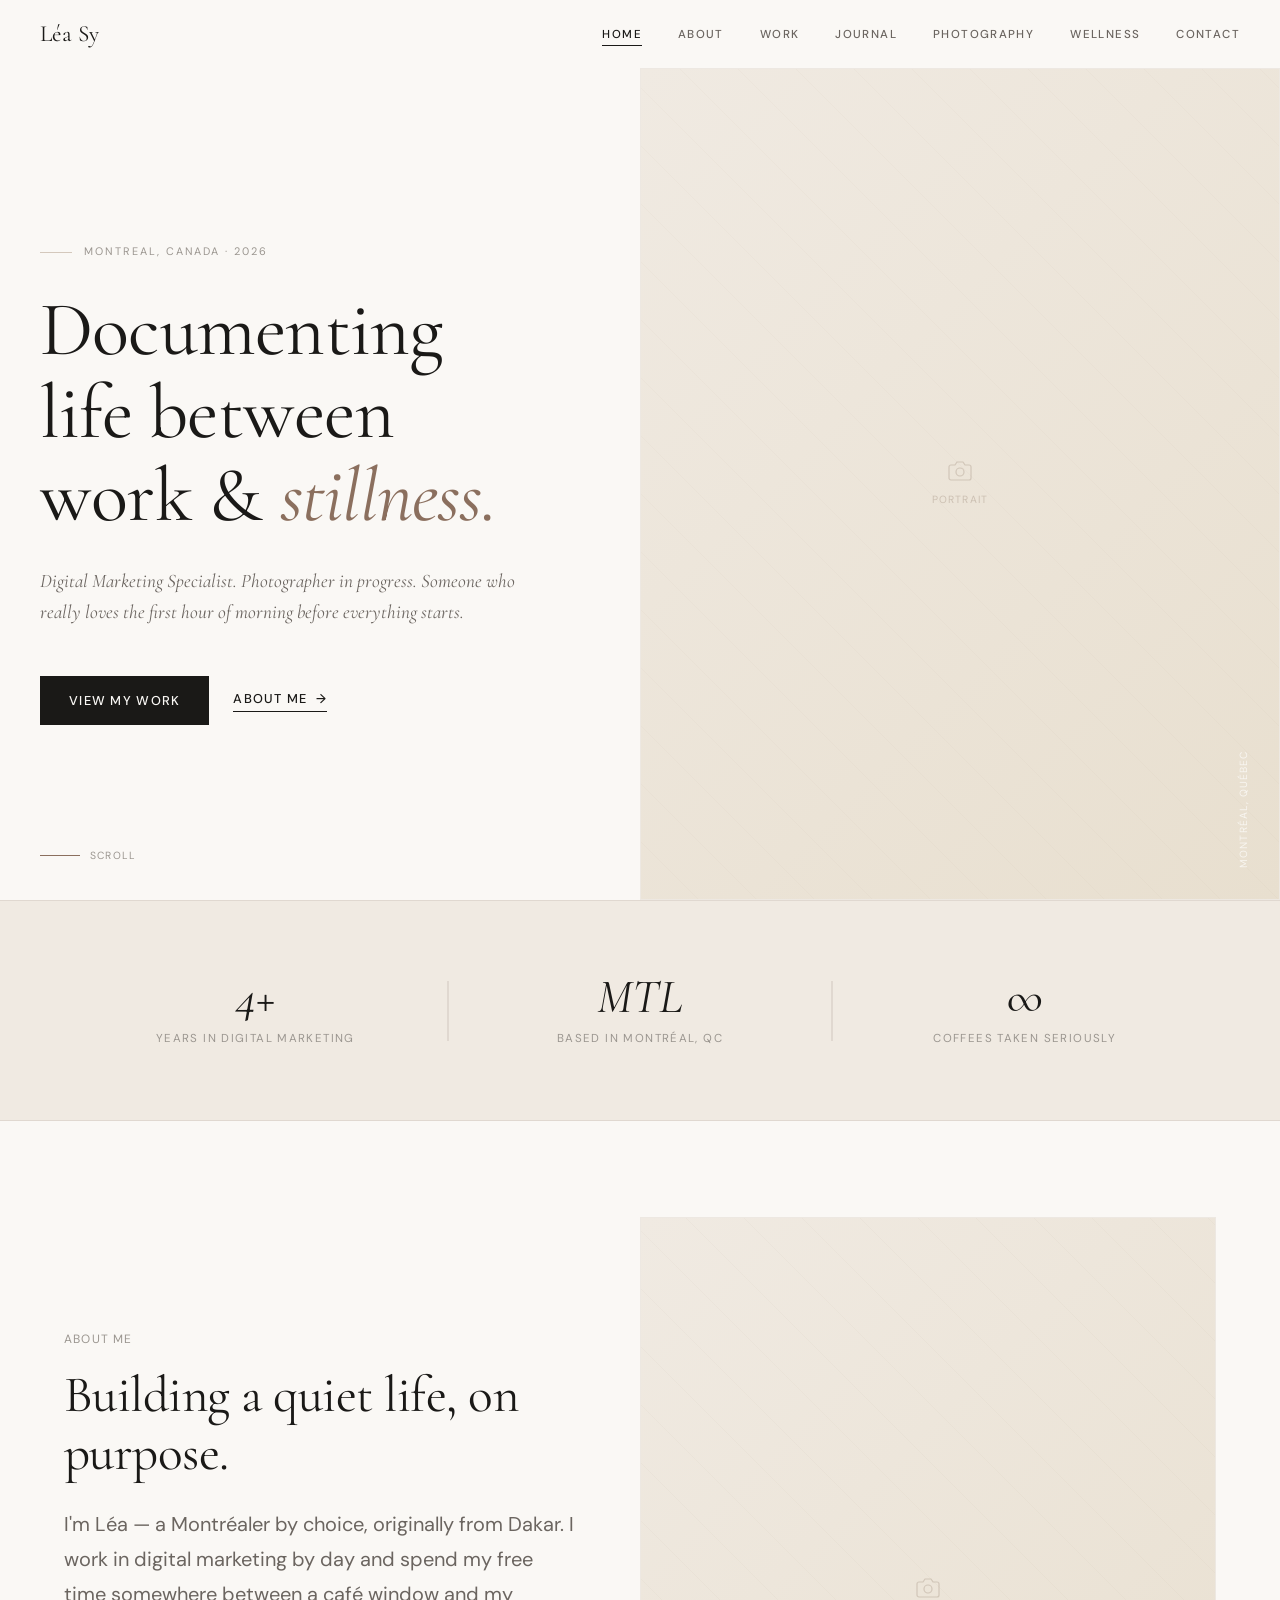
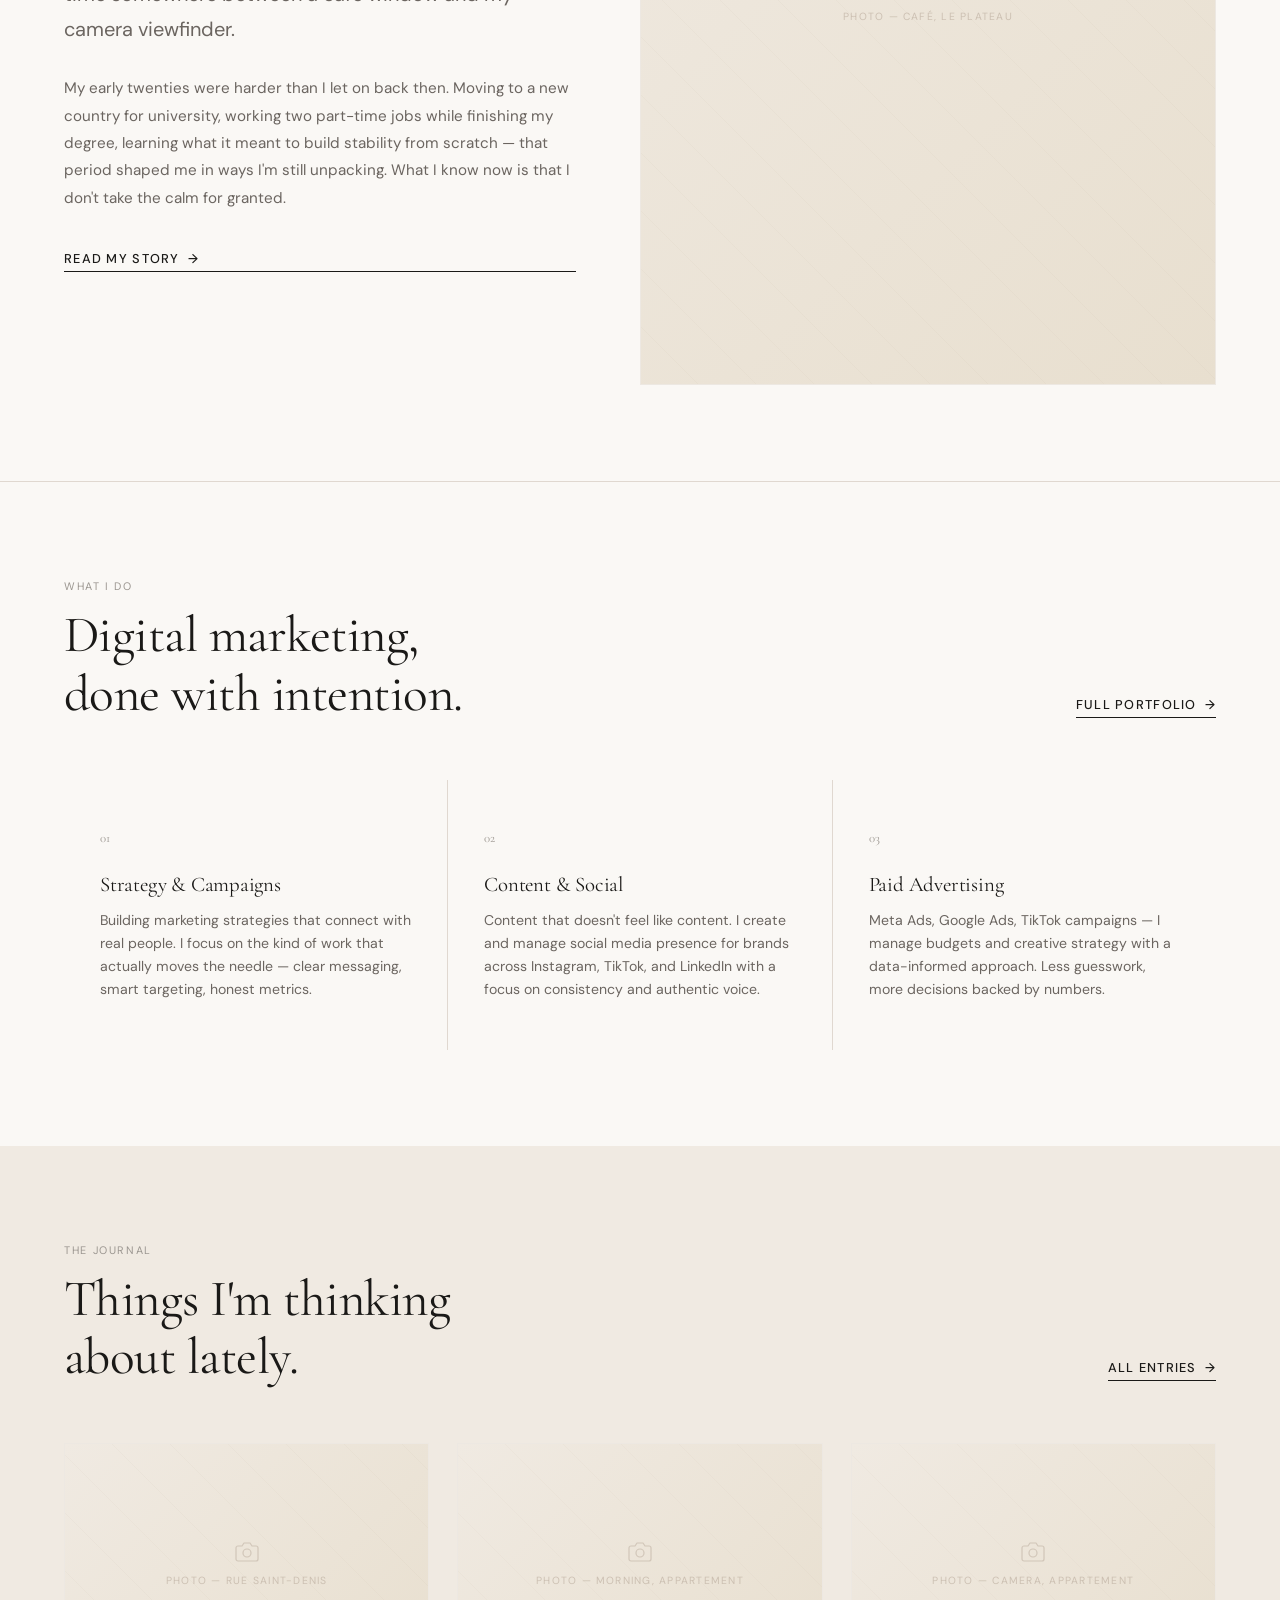
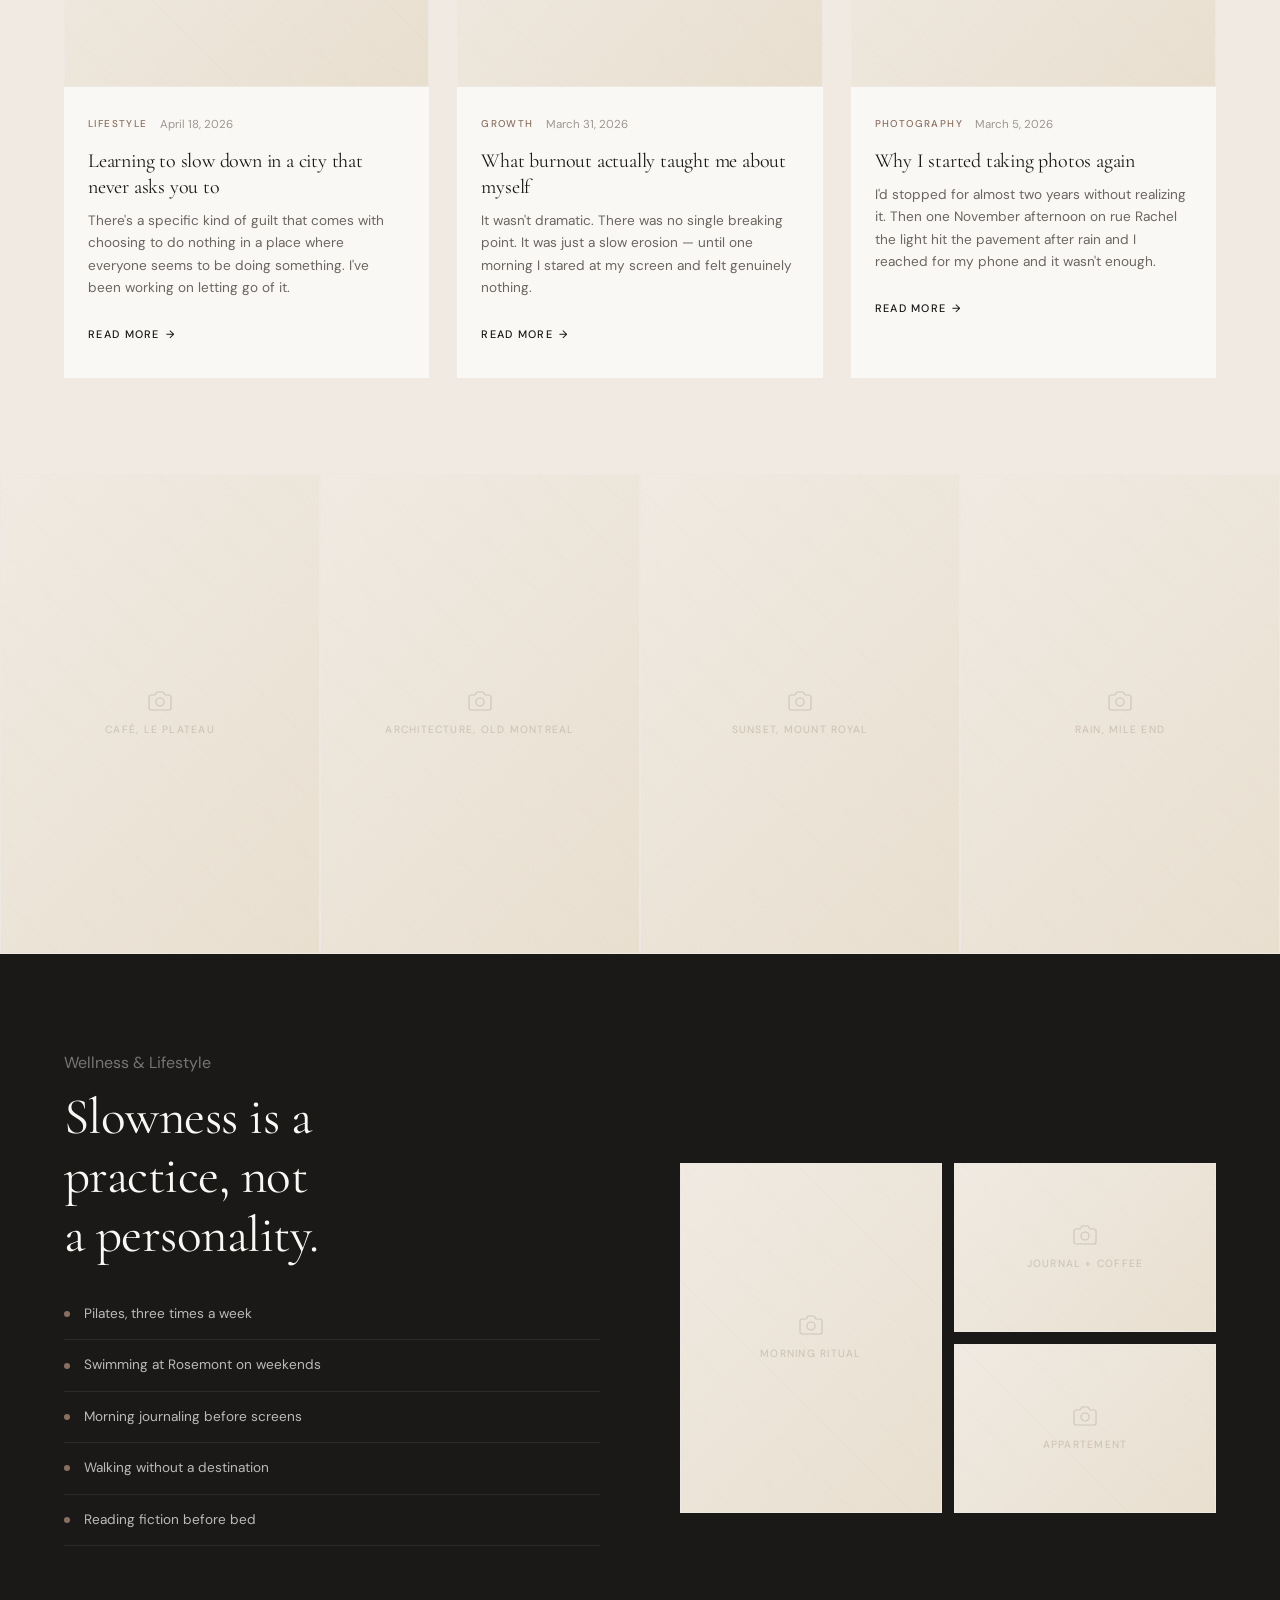
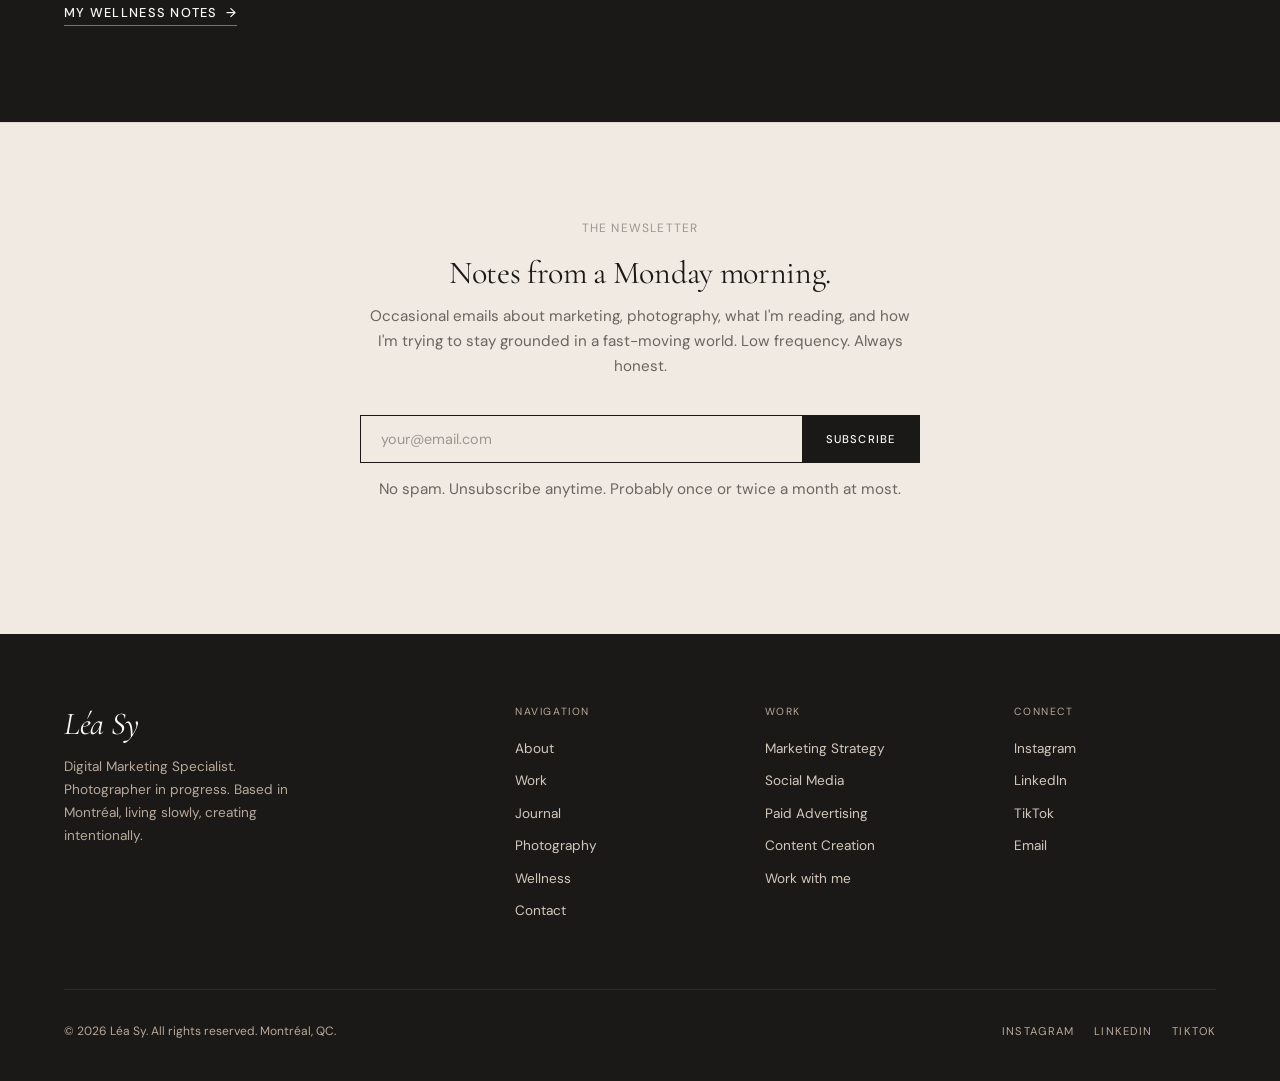
==== index.html @ b79b03a8 "Initial commit — Léa Sy website" ====
<!DOCTYPE html>
<html lang="en">
<head>
  <meta charset="UTF-8" />
  <meta name="viewport" content="width=device-width, initial-scale=1.0" />
  <title>Léa Sy — Digital Marketing Specialist, Montreal</title>
  <meta name="description" content="Léa Sy is a Digital Marketing Specialist based in Montreal. Photography, wellness, journaling, and quiet city life." />
  <meta property="og:title" content="Léa Sy" />
  <meta property="og:description" content="Digital Marketing Specialist based in Montreal. Documenting life between work and stillness." />
  <meta property="og:type" content="website" />
  <link rel="preconnect" href="https://fonts.googleapis.com" />
  <link rel="preconnect" href="https://fonts.gstatic.com" crossorigin />
  <link rel="stylesheet" href="css/styles.css" />
</head>
<body>

<!-- ─── Navigation ─────────────────────────────────────────────────────────── -->
<nav class="nav">
  <div class="nav-inner">
    <a href="index.html" class="nav-logo">Léa Sy</a>
    <div class="nav-links">
      <a href="index.html">Home</a>
      <a href="about.html">About</a>
      <a href="work.html">Work</a>
      <a href="journal.html">Journal</a>
      <a href="photography.html">Photography</a>
      <a href="wellness.html">Wellness</a>
      <a href="contact.html">Contact</a>
    </div>
    <button class="nav-menu-btn" aria-label="Menu">
      <span></span><span></span><span></span>
    </button>
  </div>
</nav>

<nav class="nav-mobile">
  <a href="index.html">Home</a>
  <a href="about.html">About</a>
  <a href="work.html">Work</a>
  <a href="journal.html">Journal</a>
  <a href="photography.html">Photography</a>
  <a href="wellness.html">Wellness</a>
  <a href="contact.html">Contact</a>
</nav>

<!-- ─── Hero ───────────────────────────────────────────────────────────────── -->
<section class="hero">
  <div class="hero-content">
    <p class="hero-eyebrow">Montreal, Canada · 2026</p>
    <h1>Documenting<br/>life between<br/>work &amp; <em>stillness.</em></h1>
    <p class="hero-sub">Digital Marketing Specialist. Photographer in progress. Someone who really loves the first hour of morning before everything starts.</p>
    <div class="hero-actions">
      <a href="work.html" class="btn btn-dark">View my work</a>
      <a href="about.html" class="link-underline link-arrow">About me</a>
    </div>
  </div>
  <div class="hero-image">
    <div class="img-ph" role="img" aria-label="Portrait photograph">
      <div class="img-ph-inner">
        <svg xmlns="http://www.w3.org/2000/svg" viewBox="0 0 24 24" fill="none" stroke="currentColor" stroke-width="1.2" stroke-linecap="round" stroke-linejoin="round"><path d="M23 19a2 2 0 0 1-2 2H3a2 2 0 0 1-2-2V8a2 2 0 0 1 2-2h4l2-3h6l2 3h4a2 2 0 0 1 2 2z"></path><circle cx="12" cy="13" r="4"></circle></svg>
        <span>Portrait</span>
      </div>
    </div>
    <span class="hero-caption">Montréal, Québec</span>
  </div>
  <div class="hero-scroll">
    <span class="hero-scroll-line"></span>
    scroll
  </div>
</section>

<!-- ─── Intro Strip ─────────────────────────────────────────────────────────── -->
<div class="intro-strip">
  <div class="container">
    <div class="intro-strip-inner">
      <div class="intro-stat fade-up">
        <div class="number" style="font-style:italic;">4+</div>
        <div class="stat-label">Years in digital marketing</div>
      </div>
      <div class="intro-strip-divider"></div>
      <div class="intro-stat fade-up fade-up-delay-1">
        <div class="number" style="font-style:italic;">MTL</div>
        <div class="stat-label">Based in Montréal, QC</div>
      </div>
      <div class="intro-strip-divider"></div>
      <div class="intro-stat fade-up fade-up-delay-2">
        <div class="number" style="font-style:italic;">∞</div>
        <div class="stat-label">Coffees taken seriously</div>
      </div>
    </div>
  </div>
</div>

<!-- ─── About Preview ───────────────────────────────────────────────────────── -->
<section class="section">
  <div class="container">
    <div class="about-preview">
      <div class="about-preview-text fade-up">
        <span class="caption" style="display:block;margin-bottom:16px;">About me</span>
        <h2 style="margin-bottom:24px;">Building a quiet life, on purpose.</h2>
        <p class="lead" style="margin-bottom:28px;">
          I'm Léa — a Montréaler by choice, originally from Dakar. I work in digital marketing by day and spend my free time somewhere between a café window and my camera viewfinder.
        </p>
        <p style="color:var(--text-secondary);line-height:1.8;font-size:0.95rem;margin-bottom:36px;">
          My early twenties were harder than I let on back then. Moving to a new country for university, working two part-time jobs while finishing my degree, learning what it meant to build stability from scratch — that period shaped me in ways I'm still unpacking. What I know now is that I don't take the calm for granted.
        </p>
        <a href="about.html" class="link-underline link-arrow">Read my story</a>
      </div>
      <div class="about-preview-image fade-up fade-up-delay-2">
        <div class="img-ph ratio-portrait" role="img" aria-label="Léa at a Montreal café">
          <div class="img-ph-inner">
            <svg xmlns="http://www.w3.org/2000/svg" viewBox="0 0 24 24" fill="none" stroke="currentColor" stroke-width="1.2" stroke-linecap="round" stroke-linejoin="round"><path d="M23 19a2 2 0 0 1-2 2H3a2 2 0 0 1-2-2V8a2 2 0 0 1 2-2h4l2-3h6l2 3h4a2 2 0 0 1 2 2z"></path><circle cx="12" cy="13" r="4"></circle></svg>
            <span>Photo — café, Le Plateau</span>
          </div>
        </div>
      </div>
    </div>
  </div>
</section>

<div class="divider"></div>

<!-- ─── Work Preview ────────────────────────────────────────────────────────── -->
<section class="section">
  <div class="container">
    <div class="section-header fade-up">
      <div class="section-header-left">
        <span class="section-label">What I do</span>
        <h2>Digital marketing,<br/>done with intention.</h2>
      </div>
      <a href="work.html" class="link-underline link-arrow">Full portfolio</a>
    </div>

    <div class="work-preview-grid fade-up fade-up-delay-1">
      <div class="work-card">
        <span class="work-card-number">01</span>
        <h4>Strategy &amp; Campaigns</h4>
        <p>Building marketing strategies that connect with real people. I focus on the kind of work that actually moves the needle — clear messaging, smart targeting, honest metrics.</p>
      </div>
      <div class="work-card">
        <span class="work-card-number">02</span>
        <h4>Content &amp; Social</h4>
        <p>Content that doesn't feel like content. I create and manage social media presence for brands across Instagram, TikTok, and LinkedIn with a focus on consistency and authentic voice.</p>
      </div>
      <div class="work-card">
        <span class="work-card-number">03</span>
        <h4>Paid Advertising</h4>
        <p>Meta Ads, Google Ads, TikTok campaigns — I manage budgets and creative strategy with a data-informed approach. Less guesswork, more decisions backed by numbers.</p>
      </div>
    </div>
  </div>
</section>

<!-- ─── Journal Preview ─────────────────────────────────────────────────────── -->
<section class="section journal-preview">
  <div class="container">
    <div class="section-header fade-up">
      <div class="section-header-left">
        <span class="section-label">The journal</span>
        <h2>Things I'm thinking<br/>about lately.</h2>
      </div>
      <a href="journal.html" class="link-underline link-arrow">All entries</a>
    </div>

    <div class="journal-grid">
      <div class="journal-card fade-up">
        <div class="img-ph ratio-landscape" role="img" aria-label="Montreal street in winter">
          <div class="img-ph-inner">
            <svg xmlns="http://www.w3.org/2000/svg" viewBox="0 0 24 24" fill="none" stroke="currentColor" stroke-width="1.2" stroke-linecap="round" stroke-linejoin="round"><path d="M23 19a2 2 0 0 1-2 2H3a2 2 0 0 1-2-2V8a2 2 0 0 1 2-2h4l2-3h6l2 3h4a2 2 0 0 1 2 2z"></path><circle cx="12" cy="13" r="4"></circle></svg>
            <span>Photo — rue Saint-Denis</span>
          </div>
        </div>
        <div class="journal-card-body">
          <div class="journal-card-meta">
            <span class="journal-card-cat">Lifestyle</span>
            <span class="journal-card-date">April 18, 2026</span>
          </div>
          <h5>Learning to slow down in a city that never asks you to</h5>
          <p>There's a specific kind of guilt that comes with choosing to do nothing in a place where everyone seems to be doing something. I've been working on letting go of it.</p>
          <a href="journal.html" class="journal-card-link">Read more</a>
        </div>
      </div>

      <div class="journal-card fade-up fade-up-delay-1">
        <div class="img-ph ratio-landscape" role="img" aria-label="Morning light through a window">
          <div class="img-ph-inner">
            <svg xmlns="http://www.w3.org/2000/svg" viewBox="0 0 24 24" fill="none" stroke="currentColor" stroke-width="1.2" stroke-linecap="round" stroke-linejoin="round"><path d="M23 19a2 2 0 0 1-2 2H3a2 2 0 0 1-2-2V8a2 2 0 0 1 2-2h4l2-3h6l2 3h4a2 2 0 0 1 2 2z"></path><circle cx="12" cy="13" r="4"></circle></svg>
            <span>Photo — morning, appartement</span>
          </div>
        </div>
        <div class="journal-card-body">
          <div class="journal-card-meta">
            <span class="journal-card-cat">Growth</span>
            <span class="journal-card-date">March 31, 2026</span>
          </div>
          <h5>What burnout actually taught me about myself</h5>
          <p>It wasn't dramatic. There was no single breaking point. It was just a slow erosion — until one morning I stared at my screen and felt genuinely nothing.</p>
          <a href="journal.html" class="journal-card-link">Read more</a>
        </div>
      </div>

      <div class="journal-card fade-up fade-up-delay-2">
        <div class="img-ph ratio-landscape" role="img" aria-label="Camera and journal on a table">
          <div class="img-ph-inner">
            <svg xmlns="http://www.w3.org/2000/svg" viewBox="0 0 24 24" fill="none" stroke="currentColor" stroke-width="1.2" stroke-linecap="round" stroke-linejoin="round"><path d="M23 19a2 2 0 0 1-2 2H3a2 2 0 0 1-2-2V8a2 2 0 0 1 2-2h4l2-3h6l2 3h4a2 2 0 0 1 2 2z"></path><circle cx="12" cy="13" r="4"></circle></svg>
            <span>Photo — camera, appartement</span>
          </div>
        </div>
        <div class="journal-card-body">
          <div class="journal-card-meta">
            <span class="journal-card-cat">Photography</span>
            <span class="journal-card-date">March 5, 2026</span>
          </div>
          <h5>Why I started taking photos again</h5>
          <p>I'd stopped for almost two years without realizing it. Then one November afternoon on rue Rachel the light hit the pavement after rain and I reached for my phone and it wasn't enough.</p>
          <a href="journal.html" class="journal-card-link">Read more</a>
        </div>
      </div>
    </div>
  </div>
</section>

<!-- ─── Photo Strip ──────────────────────────────────────────────────────────── -->
<div class="photo-strip">
  <a href="photography.html" class="photo-strip-item">
    <div class="img-ph" role="img" aria-label="Montreal café interior">
      <div class="img-ph-inner">
        <svg xmlns="http://www.w3.org/2000/svg" viewBox="0 0 24 24" fill="none" stroke="currentColor" stroke-width="1.2" stroke-linecap="round" stroke-linejoin="round"><path d="M23 19a2 2 0 0 1-2 2H3a2 2 0 0 1-2-2V8a2 2 0 0 1 2-2h4l2-3h6l2 3h4a2 2 0 0 1 2 2z"></path><circle cx="12" cy="13" r="4"></circle></svg>
        <span>Café, Le Plateau</span>
      </div>
    </div>
  </a>
  <a href="photography.html" class="photo-strip-item">
    <div class="img-ph" role="img" aria-label="Montreal architecture">
      <div class="img-ph-inner">
        <svg xmlns="http://www.w3.org/2000/svg" viewBox="0 0 24 24" fill="none" stroke="currentColor" stroke-width="1.2" stroke-linecap="round" stroke-linejoin="round"><path d="M23 19a2 2 0 0 1-2 2H3a2 2 0 0 1-2-2V8a2 2 0 0 1 2-2h4l2-3h6l2 3h4a2 2 0 0 1 2 2z"></path><circle cx="12" cy="13" r="4"></circle></svg>
        <span>Architecture, Old Montreal</span>
      </div>
    </div>
  </a>
  <a href="photography.html" class="photo-strip-item">
    <div class="img-ph" role="img" aria-label="City at dusk">
      <div class="img-ph-inner">
        <svg xmlns="http://www.w3.org/2000/svg" viewBox="0 0 24 24" fill="none" stroke="currentColor" stroke-width="1.2" stroke-linecap="round" stroke-linejoin="round"><path d="M23 19a2 2 0 0 1-2 2H3a2 2 0 0 1-2-2V8a2 2 0 0 1 2-2h4l2-3h6l2 3h4a2 2 0 0 1 2 2z"></path><circle cx="12" cy="13" r="4"></circle></svg>
        <span>Sunset, Mount Royal</span>
      </div>
    </div>
  </a>
  <a href="photography.html" class="photo-strip-item">
    <div class="img-ph" role="img" aria-label="Rainy street in Montreal">
      <div class="img-ph-inner">
        <svg xmlns="http://www.w3.org/2000/svg" viewBox="0 0 24 24" fill="none" stroke="currentColor" stroke-width="1.2" stroke-linecap="round" stroke-linejoin="round"><path d="M23 19a2 2 0 0 1-2 2H3a2 2 0 0 1-2-2V8a2 2 0 0 1 2-2h4l2-3h6l2 3h4a2 2 0 0 1 2 2z"></path><circle cx="12" cy="13" r="4"></circle></svg>
        <span>Rain, Mile End</span>
      </div>
    </div>
  </a>
</div>

<!-- ─── Wellness Preview ─────────────────────────────────────────────────────── -->
<section class="wellness-preview">
  <div class="container">
    <div class="wellness-preview-inner">
      <div class="wellness-preview-text fade-up">
        <span class="section-label" style="display:block;margin-bottom:12px;">Wellness &amp; Lifestyle</span>
        <h2>Slowness is a<br/>practice, not<br/>a personality.</h2>
        <ul class="wellness-list">
          <li class="wellness-list-item">Pilates, three times a week</li>
          <li class="wellness-list-item">Swimming at Rosemont on weekends</li>
          <li class="wellness-list-item">Morning journaling before screens</li>
          <li class="wellness-list-item">Walking without a destination</li>
          <li class="wellness-list-item">Reading fiction before bed</li>
        </ul>
        <a href="wellness.html" class="link-underline link-arrow" style="margin-top:32px;display:inline-flex;">My wellness notes</a>
      </div>
      <div class="fade-up fade-up-delay-2" style="display:grid;grid-template-columns:1fr 1fr;gap:12px;">
        <div class="img-ph ratio-portrait" role="img" aria-label="Pilates mat and morning light">
          <div class="img-ph-inner">
            <svg xmlns="http://www.w3.org/2000/svg" viewBox="0 0 24 24" fill="none" stroke="currentColor" stroke-width="1.2" stroke-linecap="round" stroke-linejoin="round"><path d="M23 19a2 2 0 0 1-2 2H3a2 2 0 0 1-2-2V8a2 2 0 0 1 2-2h4l2-3h6l2 3h4a2 2 0 0 1 2 2z"></path><circle cx="12" cy="13" r="4"></circle></svg>
            <span>Morning ritual</span>
          </div>
        </div>
        <div style="display:grid;grid-template-rows:1fr 1fr;gap:12px;">
          <div class="img-ph" role="img" aria-label="Coffee and journal on a table">
            <div class="img-ph-inner">
              <svg xmlns="http://www.w3.org/2000/svg" viewBox="0 0 24 24" fill="none" stroke="currentColor" stroke-width="1.2" stroke-linecap="round" stroke-linejoin="round"><path d="M23 19a2 2 0 0 1-2 2H3a2 2 0 0 1-2-2V8a2 2 0 0 1 2-2h4l2-3h6l2 3h4a2 2 0 0 1 2 2z"></path><circle cx="12" cy="13" r="4"></circle></svg>
              <span>Journal + coffee</span>
            </div>
          </div>
          <div class="img-ph" role="img" aria-label="Window and plants">
            <div class="img-ph-inner">
              <svg xmlns="http://www.w3.org/2000/svg" viewBox="0 0 24 24" fill="none" stroke="currentColor" stroke-width="1.2" stroke-linecap="round" stroke-linejoin="round"><path d="M23 19a2 2 0 0 1-2 2H3a2 2 0 0 1-2-2V8a2 2 0 0 1 2-2h4l2-3h6l2 3h4a2 2 0 0 1 2 2z"></path><circle cx="12" cy="13" r="4"></circle></svg>
              <span>Appartement</span>
            </div>
          </div>
        </div>
      </div>
    </div>
  </div>
</section>

<!-- ─── Newsletter ───────────────────────────────────────────────────────────── -->
<section class="newsletter">
  <div class="newsletter-inner fade-up">
    <span class="caption" style="display:block;margin-bottom:16px;">The newsletter</span>
    <h3>Notes from a Monday morning.</h3>
    <p>Occasional emails about marketing, photography, what I'm reading, and how I'm trying to stay grounded in a fast-moving world. Low frequency. Always honest.</p>
    <form class="newsletter-form" novalidate>
      <input type="email" placeholder="your@email.com" required autocomplete="email" />
      <button type="submit">Subscribe</button>
    </form>
    <p class="newsletter-note">No spam. Unsubscribe anytime. Probably once or twice a month at most.</p>
  </div>
</section>

<!-- ─── Footer ──────────────────────────────────────────────────────────────── -->
<footer class="footer">
  <div class="container">
    <div class="footer-grid">
      <div class="footer-brand">
        <h3>Léa Sy</h3>
        <p>Digital Marketing Specialist. Photographer in progress. Based in Montréal, living slowly, creating intentionally.</p>
      </div>
      <div class="footer-col">
        <h6>Navigation</h6>
        <a href="about.html">About</a>
        <a href="work.html">Work</a>
        <a href="journal.html">Journal</a>
        <a href="photography.html">Photography</a>
        <a href="wellness.html">Wellness</a>
        <a href="contact.html">Contact</a>
      </div>
      <div class="footer-col">
        <h6>Work</h6>
        <a href="work.html">Marketing Strategy</a>
        <a href="work.html">Social Media</a>
        <a href="work.html">Paid Advertising</a>
        <a href="work.html">Content Creation</a>
        <a href="contact.html">Work with me</a>
      </div>
      <div class="footer-col">
        <h6>Connect</h6>
        <a href="contact.html">Instagram</a>
        <a href="contact.html">LinkedIn</a>
        <a href="contact.html">TikTok</a>
        <a href="contact.html">Email</a>
      </div>
    </div>
    <div class="footer-bottom">
      <p>© 2026 Léa Sy. All rights reserved. Montréal, QC.</p>
      <div class="footer-social">
        <a href="contact.html">Instagram</a>
        <a href="contact.html">LinkedIn</a>
        <a href="contact.html">TikTok</a>
      </div>
    </div>
  </div>
</footer>

<script src="js/main.js"></script>
</body>
</html>
---- css/styles.css ----
@import url('https://fonts.googleapis.com/css2?family=Cormorant+Garamond:ital,wght@0,300;0,400;0,500;0,600;1,300;1,400;1,500;1,600&family=DM+Sans:ital,opsz,wght@0,9..40,300;0,9..40,400;0,9..40,500;1,9..40,300;1,9..40,400&display=swap');

/* ─── Variables ─────────────────────────────────────────────────────────────── */
:root {
  --cream:          #FAF8F5;
  --beige:          #F0EAE2;
  --beige-mid:      #E8DFCF;
  --warm-gray:      #D4C8BC;
  --warm-gray-dark: #B8A99A;
  --text-primary:   #1A1917;
  --text-secondary: #6B6560;
  --text-light:     #9B9690;
  --brown:          #8B6F5E;
  --brown-dark:     #5C3E30;
  --border:         #E0D8D0;
  --border-light:   #EDE8E2;

  --font-serif: 'Cormorant Garamond', Georgia, 'Times New Roman', serif;
  --font-sans:  'DM Sans', system-ui, -apple-system, sans-serif;

  --nav-height: 68px;
  --container:  1200px;
  --container-narrow: 780px;
  --container-wide: 1440px;

  --ease:     cubic-bezier(0.25, 0.1, 0.25, 1);
  --ease-out: cubic-bezier(0.0, 0.0, 0.2, 1);
  --ease-in-out: cubic-bezier(0.4, 0, 0.2, 1);
}

/* ─── Reset ─────────────────────────────────────────────────────────────────── */
*, *::before, *::after { box-sizing: border-box; margin: 0; padding: 0; }
html { scroll-behavior: smooth; font-size: 16px; }
body {
  background: var(--cream);
  color: var(--text-primary);
  font-family: var(--font-sans);
  font-weight: 400;
  line-height: 1.65;
  -webkit-font-smoothing: antialiased;
  overflow-x: hidden;
}
img { display: block; max-width: 100%; height: auto; }
a { color: inherit; text-decoration: none; }
button { font-family: var(--font-sans); cursor: pointer; border: none; background: none; }
input, textarea, select { font-family: var(--font-sans); }
ul { list-style: none; }

/* ─── Typography ────────────────────────────────────────────────────────────── */
h1, h2, h3, h4, h5, h6 {
  font-family: var(--font-serif);
  font-weight: 400;
  line-height: 1.15;
  letter-spacing: -0.01em;
}
h1 { font-size: clamp(2.8rem, 6vw, 5.5rem); }
h2 { font-size: clamp(2rem, 4vw, 3.4rem); }
h3 { font-size: clamp(1.5rem, 2.5vw, 2.2rem); }
h4 { font-size: clamp(1.2rem, 2vw, 1.6rem); }
h5 { font-size: 1.1rem; }

.serif      { font-family: var(--font-serif); }
.italic     { font-style: italic; }
.caption    { font-size: 0.75rem; letter-spacing: 0.1em; text-transform: uppercase; color: var(--text-light); }
.label      { font-size: 0.7rem; letter-spacing: 0.15em; text-transform: uppercase; font-weight: 500; }
.lead       { font-size: clamp(1.05rem, 1.8vw, 1.25rem); line-height: 1.75; color: var(--text-secondary); }
.body-sm    { font-size: 0.9rem; }
.body-xs    { font-size: 0.8rem; }

/* ─── Layout Utilities ──────────────────────────────────────────────────────── */
.container        { max-width: var(--container); margin: 0 auto; padding: 0 24px; }
.container-narrow { max-width: var(--container-narrow); margin: 0 auto; padding: 0 24px; }
.container-wide   { max-width: var(--container-wide); margin: 0 auto; padding: 0 24px; }
.section          { padding: 96px 0; }
.section-sm       { padding: 64px 0; }
.section-lg       { padding: 128px 0; }
.grid-2 { display: grid; grid-template-columns: repeat(2, 1fr); gap: 32px; }
.grid-3 { display: grid; grid-template-columns: repeat(3, 1fr); gap: 28px; }
.grid-4 { display: grid; grid-template-columns: repeat(4, 1fr); gap: 24px; }
.flex-center { display: flex; align-items: center; justify-content: center; }
.flex-between { display: flex; align-items: center; justify-content: space-between; }
.text-center { text-align: center; }
.text-right { text-align: right; }
.mt-4  { margin-top: 4px;  }
.mt-8  { margin-top: 8px;  }
.mt-12 { margin-top: 12px; }
.mt-16 { margin-top: 16px; }
.mt-24 { margin-top: 24px; }
.mt-32 { margin-top: 32px; }
.mt-48 { margin-top: 48px; }
.mt-64 { margin-top: 64px; }

/* ─── Image Placeholders ────────────────────────────────────────────────────── */
.img-ph {
  background: linear-gradient(135deg, var(--beige) 0%, var(--beige-mid) 100%);
  border: 1px solid var(--border-light);
  position: relative;
  overflow: hidden;
  display: flex;
  align-items: center;
  justify-content: center;
}
.img-ph::before {
  content: '';
  position: absolute;
  inset: 0;
  background:
    repeating-linear-gradient(
      45deg,
      transparent,
      transparent 40px,
      rgba(180,160,140,0.06) 40px,
      rgba(180,160,140,0.06) 41px
    );
}
.img-ph-inner {
  position: relative;
  display: flex;
  flex-direction: column;
  align-items: center;
  gap: 8px;
  color: var(--warm-gray-dark);
}
.img-ph-inner svg { width: 24px; height: 24px; opacity: 0.5; }
.img-ph-inner span { font-size: 0.65rem; letter-spacing: 0.12em; text-transform: uppercase; opacity: 0.6; }

.ratio-landscape  { aspect-ratio: 4 / 3; }
.ratio-portrait   { aspect-ratio: 3 / 4; }
.ratio-square     { aspect-ratio: 1 / 1; }
.ratio-wide       { aspect-ratio: 16 / 9; }
.ratio-cinematic  { aspect-ratio: 21 / 9; }
.ratio-tall       { aspect-ratio: 2 / 3; }

/* ─── Buttons ───────────────────────────────────────────────────────────────── */
.btn {
  display: inline-flex;
  align-items: center;
  gap: 8px;
  padding: 13px 28px;
  font-size: 0.8rem;
  letter-spacing: 0.1em;
  text-transform: uppercase;
  font-weight: 500;
  border-radius: 0;
  transition: all 0.3s var(--ease);
  cursor: pointer;
}
.btn-dark {
  background: var(--text-primary);
  color: var(--cream);
  border: 1px solid var(--text-primary);
}
.btn-dark:hover {
  background: var(--brown-dark);
  border-color: var(--brown-dark);
}
.btn-outline {
  background: transparent;
  color: var(--text-primary);
  border: 1px solid var(--text-primary);
}
.btn-outline:hover {
  background: var(--text-primary);
  color: var(--cream);
}
.btn-ghost {
  background: transparent;
  color: var(--text-secondary);
  border: 1px solid var(--border);
  padding: 11px 24px;
}
.btn-ghost:hover {
  border-color: var(--text-primary);
  color: var(--text-primary);
}
.link-underline {
  font-size: 0.8rem;
  letter-spacing: 0.1em;
  text-transform: uppercase;
  font-weight: 500;
  color: var(--text-primary);
  display: inline-flex;
  align-items: center;
  gap: 8px;
  border-bottom: 1px solid var(--text-primary);
  padding-bottom: 2px;
  transition: opacity 0.2s;
}
.link-underline:hover { opacity: 0.6; }
.link-arrow::after { content: '→'; display: inline-block; transition: transform 0.2s var(--ease); }
.link-arrow:hover::after { transform: translateX(4px); }

/* ─── Navigation ────────────────────────────────────────────────────────────── */
.nav {
  position: fixed;
  top: 0;
  left: 0;
  right: 0;
  z-index: 1000;
  height: var(--nav-height);
  display: flex;
  align-items: center;
  transition: background 0.4s var(--ease), box-shadow 0.4s var(--ease);
  padding: 0 40px;
}
.nav.scrolled {
  background: rgba(250, 248, 245, 0.96);
  backdrop-filter: blur(12px);
  -webkit-backdrop-filter: blur(12px);
  box-shadow: 0 1px 0 var(--border);
}
.nav-inner {
  width: 100%;
  display: flex;
  align-items: center;
  justify-content: space-between;
}
.nav-logo {
  font-family: var(--font-serif);
  font-size: 1.45rem;
  font-weight: 400;
  color: var(--text-primary);
  letter-spacing: 0.02em;
  transition: opacity 0.2s;
}
.nav-logo:hover { opacity: 0.7; }
.nav-links {
  display: flex;
  align-items: center;
  gap: 36px;
}
.nav-links a {
  font-size: 0.72rem;
  letter-spacing: 0.12em;
  text-transform: uppercase;
  font-weight: 500;
  color: var(--text-secondary);
  transition: color 0.2s;
  position: relative;
}
.nav-links a::after {
  content: '';
  position: absolute;
  bottom: -2px;
  left: 0;
  right: 0;
  height: 1px;
  background: var(--text-primary);
  transform: scaleX(0);
  transform-origin: left;
  transition: transform 0.3s var(--ease);
}
.nav-links a:hover { color: var(--text-primary); }
.nav-links a:hover::after, .nav-links a.active::after { transform: scaleX(1); }
.nav-links a.active { color: var(--text-primary); }

.nav-menu-btn {
  display: none;
  flex-direction: column;
  gap: 5px;
  padding: 4px;
  cursor: pointer;
}
.nav-menu-btn span {
  display: block;
  width: 22px;
  height: 1px;
  background: var(--text-primary);
  transition: all 0.3s var(--ease);
}
.nav-menu-btn.open span:nth-child(1) { transform: translateY(6px) rotate(45deg); }
.nav-menu-btn.open span:nth-child(2) { opacity: 0; transform: scaleX(0); }
.nav-menu-btn.open span:nth-child(3) { transform: translateY(-6px) rotate(-45deg); }

.nav-mobile {
  display: none;
  position: fixed;
  top: var(--nav-height);
  left: 0;
  right: 0;
  bottom: 0;
  background: var(--cream);
  z-index: 999;
  flex-direction: column;
  align-items: center;
  justify-content: center;
  gap: 40px;
  opacity: 0;
  pointer-events: none;
  transition: opacity 0.3s var(--ease);
}
.nav-mobile.open {
  opacity: 1;
  pointer-events: all;
  display: flex;
}
.nav-mobile a {
  font-family: var(--font-serif);
  font-size: 2.5rem;
  font-style: italic;
  color: var(--text-secondary);
  transition: color 0.2s;
}
.nav-mobile a:hover, .nav-mobile a.active { color: var(--text-primary); }

/* ─── Footer ────────────────────────────────────────────────────────────────── */
.footer {
  background: var(--text-primary);
  color: var(--warm-gray);
  padding: 72px 0 40px;
}
.footer-grid {
  display: grid;
  grid-template-columns: 2fr 1fr 1fr 1fr;
  gap: 48px;
  padding-bottom: 56px;
  border-bottom: 1px solid rgba(255,255,255,0.08);
}
.footer-brand h3 {
  font-family: var(--font-serif);
  font-size: 2rem;
  color: var(--cream);
  margin-bottom: 12px;
  font-style: italic;
}
.footer-brand p {
  font-size: 0.85rem;
  line-height: 1.7;
  color: var(--warm-gray-dark);
  max-width: 260px;
}
.footer-col h6 {
  font-family: var(--font-sans);
  font-size: 0.65rem;
  letter-spacing: 0.15em;
  text-transform: uppercase;
  color: var(--warm-gray-dark);
  margin-bottom: 20px;
}
.footer-col a {
  display: block;
  font-size: 0.85rem;
  color: var(--warm-gray);
  margin-bottom: 10px;
  transition: color 0.2s;
}
.footer-col a:hover { color: var(--cream); }
.footer-bottom {
  display: flex;
  align-items: center;
  justify-content: space-between;
  padding-top: 32px;
}
.footer-bottom p { font-size: 0.75rem; color: var(--warm-gray-dark); }
.footer-social {
  display: flex;
  gap: 20px;
}
.footer-social a {
  font-size: 0.7rem;
  letter-spacing: 0.1em;
  text-transform: uppercase;
  color: var(--warm-gray-dark);
  transition: color 0.2s;
}
.footer-social a:hover { color: var(--cream); }

/* ─── Fade-in Animation ─────────────────────────────────────────────────────── */
.fade-up {
  opacity: 0;
  transform: translateY(28px);
  transition: opacity 0.7s var(--ease-out), transform 0.7s var(--ease-out);
}
.fade-up.visible {
  opacity: 1;
  transform: translateY(0);
}
.fade-up-delay-1 { transition-delay: 0.1s; }
.fade-up-delay-2 { transition-delay: 0.2s; }
.fade-up-delay-3 { transition-delay: 0.3s; }
.fade-up-delay-4 { transition-delay: 0.4s; }

/* ─── Section Headers ───────────────────────────────────────────────────────── */
.section-header {
  display: flex;
  align-items: flex-end;
  justify-content: space-between;
  margin-bottom: 56px;
}
.section-header-left .section-label {
  font-size: 0.68rem;
  letter-spacing: 0.15em;
  text-transform: uppercase;
  color: var(--text-light);
  margin-bottom: 10px;
  display: block;
}
.section-header-left h2 { color: var(--text-primary); }
.section-header .link-underline { flex-shrink: 0; margin-bottom: 6px; }

/* ─── Divider ───────────────────────────────────────────────────────────────── */
.divider { height: 1px; background: var(--border); margin: 0; }
.divider-sm { height: 1px; background: var(--border); margin: 40px 0; }

/* ─────────────────────────────────────────────────────────────────────────────
   HOME PAGE
───────────────────────────────────────────────────────────────────────────── */

/* Hero */
.hero {
  min-height: 100vh;
  display: grid;
  grid-template-columns: 1fr 1fr;
  padding-top: var(--nav-height);
  position: relative;
  overflow: hidden;
}
.hero-content {
  display: flex;
  flex-direction: column;
  justify-content: center;
  padding: 80px 64px 80px 40px;
}
.hero-eyebrow {
  font-size: 0.68rem;
  letter-spacing: 0.18em;
  text-transform: uppercase;
  color: var(--text-light);
  margin-bottom: 28px;
  display: flex;
  align-items: center;
  gap: 12px;
}
.hero-eyebrow::before {
  content: '';
  display: block;
  width: 32px;
  height: 1px;
  background: var(--warm-gray);
}
.hero h1 {
  color: var(--text-primary);
  margin-bottom: 28px;
  line-height: 1.08;
}
.hero h1 em { color: var(--brown); }
.hero-sub {
  font-family: var(--font-serif);
  font-size: 1.2rem;
  font-style: italic;
  color: var(--text-secondary);
  margin-bottom: 48px;
  line-height: 1.6;
  max-width: 480px;
}
.hero-actions {
  display: flex;
  align-items: center;
  gap: 24px;
  flex-wrap: wrap;
}
.hero-scroll {
  position: absolute;
  bottom: 36px;
  left: 40px;
  display: flex;
  align-items: center;
  gap: 10px;
  font-size: 0.65rem;
  letter-spacing: 0.12em;
  text-transform: uppercase;
  color: var(--text-light);
}
.hero-scroll-line {
  width: 40px;
  height: 1px;
  background: var(--warm-gray);
  position: relative;
  overflow: hidden;
}
.hero-scroll-line::after {
  content: '';
  position: absolute;
  top: 0; left: -100%; right: 0; bottom: 0;
  background: var(--brown);
  animation: slide-line 2s ease-in-out infinite;
}
@keyframes slide-line {
  0%   { left: -100%; right: 100%; }
  50%  { left: 0%;    right: 0%;   }
  100% { left: 100%;  right: -100%;}
}
.hero-image {
  position: relative;
  overflow: hidden;
}
.hero-image .img-ph {
  height: 100%;
  width: 100%;
}
.hero-caption {
  position: absolute;
  bottom: 32px;
  right: 28px;
  font-size: 0.65rem;
  letter-spacing: 0.1em;
  text-transform: uppercase;
  color: rgba(255,255,255,0.7);
  writing-mode: vertical-rl;
  text-orientation: mixed;
  transform: rotate(180deg);
}

/* Intro Strip */
.intro-strip {
  background: var(--beige);
  padding: 72px 0;
  border-top: 1px solid var(--border);
  border-bottom: 1px solid var(--border);
}
.intro-strip-inner {
  display: grid;
  grid-template-columns: 1fr 2px 1fr 2px 1fr;
  gap: 0;
  align-items: center;
}
.intro-strip-divider { height: 60px; background: var(--border); }
.intro-stat {
  text-align: center;
  padding: 0 40px;
}
.intro-stat .number {
  font-family: var(--font-serif);
  font-size: 3rem;
  line-height: 1;
  margin-bottom: 8px;
}
.intro-stat .stat-label {
  font-size: 0.72rem;
  letter-spacing: 0.12em;
  text-transform: uppercase;
  color: var(--text-light);
}

/* About Preview */
.about-preview {
  display: grid;
  grid-template-columns: 1fr 1fr;
  gap: 0;
  min-height: 600px;
}
.about-preview-text {
  display: flex;
  flex-direction: column;
  justify-content: center;
  padding: 80px 64px 80px 0;
}
.about-preview-image {
  position: relative;
}
.about-preview-image .img-ph {
  height: 100%;
  min-height: 500px;
}

/* Work Preview */
.work-preview-grid {
  display: grid;
  grid-template-columns: repeat(3, 1fr);
  gap: 1px;
  background: var(--border);
}
.work-card {
  background: var(--cream);
  padding: 48px 36px;
  transition: background 0.3s var(--ease);
}
.work-card:hover { background: var(--beige); }
.work-card-number {
  font-family: var(--font-serif);
  font-size: 0.8rem;
  color: var(--text-light);
  margin-bottom: 24px;
  display: block;
}
.work-card h4 {
  margin-bottom: 12px;
  font-size: 1.3rem;
}
.work-card p {
  font-size: 0.88rem;
  color: var(--text-secondary);
  line-height: 1.65;
}

/* Journal Preview */
.journal-preview {
  background: var(--beige);
}
.journal-grid {
  display: grid;
  grid-template-columns: repeat(3, 1fr);
  gap: 28px;
}
.journal-card {
  background: var(--cream);
  overflow: hidden;
  transition: transform 0.3s var(--ease);
}
.journal-card:hover { transform: translateY(-4px); }
.journal-card .img-ph { aspect-ratio: 3/2; }
.journal-card-body { padding: 28px 24px 32px; }
.journal-card-meta {
  display: flex;
  align-items: center;
  gap: 12px;
  margin-bottom: 14px;
}
.journal-card-cat {
  font-size: 0.62rem;
  letter-spacing: 0.14em;
  text-transform: uppercase;
  color: var(--brown);
  font-weight: 500;
}
.journal-card-date {
  font-size: 0.72rem;
  color: var(--text-light);
}
.journal-card h5 {
  font-family: var(--font-serif);
  font-size: 1.25rem;
  margin-bottom: 10px;
  line-height: 1.3;
}
.journal-card p {
  font-size: 0.85rem;
  color: var(--text-secondary);
  line-height: 1.65;
  margin-bottom: 20px;
}
.journal-card-link {
  font-size: 0.68rem;
  letter-spacing: 0.12em;
  text-transform: uppercase;
  color: var(--text-primary);
  font-weight: 500;
  display: inline-flex;
  align-items: center;
  gap: 6px;
  transition: gap 0.2s;
}
.journal-card-link:hover { gap: 10px; }
.journal-card-link::after { content: '→'; }

/* Photo Strip */
.photo-strip {
  display: grid;
  grid-template-columns: repeat(4, 1fr);
  gap: 0;
  height: 480px;
}
.photo-strip-item { overflow: hidden; position: relative; cursor: pointer; }
.photo-strip-item .img-ph { height: 100%; transition: transform 0.6s var(--ease); }
.photo-strip-item:hover .img-ph { transform: scale(1.04); }
.photo-strip-item.tall { grid-row: span 2; }

/* Wellness Preview */
.wellness-preview {
  background: var(--text-primary);
  color: var(--cream);
  padding: 96px 0;
}
.wellness-preview-inner {
  display: grid;
  grid-template-columns: 1fr 1fr;
  gap: 80px;
  align-items: center;
}
.wellness-preview-text .section-label { color: rgba(255,255,255,0.4); }
.wellness-preview-text h2 { color: var(--cream); margin-bottom: 20px; }
.wellness-preview-text p { color: rgba(255,255,255,0.65); line-height: 1.8; margin-bottom: 32px; }
.wellness-preview-text .link-underline { color: var(--cream); border-color: rgba(255,255,255,0.4); }
.wellness-list { margin: 24px 0; display: flex; flex-direction: column; gap: 0; }
.wellness-list-item {
  display: flex;
  align-items: center;
  gap: 14px;
  padding: 14px 0;
  border-bottom: 1px solid rgba(255,255,255,0.08);
  font-size: 0.85rem;
  color: rgba(255,255,255,0.7);
}
.wellness-list-item::before {
  content: '';
  display: block;
  width: 6px;
  height: 6px;
  border-radius: 50%;
  background: var(--brown);
  flex-shrink: 0;
}

/* Newsletter */
.newsletter {
  background: var(--beige);
  padding: 96px 0;
  border-top: 1px solid var(--border);
}
.newsletter-inner {
  max-width: 560px;
  margin: 0 auto;
  text-align: center;
}
.newsletter h3 { margin-bottom: 12px; }
.newsletter p { color: var(--text-secondary); margin-bottom: 36px; font-size: 0.95rem; }
.newsletter-form {
  display: flex;
  gap: 0;
  border: 1px solid var(--text-primary);
}
.newsletter-form input {
  flex: 1;
  padding: 14px 20px;
  background: transparent;
  border: none;
  outline: none;
  font-size: 0.9rem;
  color: var(--text-primary);
}
.newsletter-form input::placeholder { color: var(--text-light); }
.newsletter-form button {
  padding: 14px 24px;
  background: var(--text-primary);
  color: var(--cream);
  font-size: 0.7rem;
  letter-spacing: 0.1em;
  text-transform: uppercase;
  font-weight: 500;
  transition: background 0.2s;
  white-space: nowrap;
}
.newsletter-form button:hover { background: var(--brown-dark); }
.newsletter-note { font-size: 0.72rem; color: var(--text-light); margin-top: 14px; }

/* ─────────────────────────────────────────────────────────────────────────────
   ABOUT PAGE
───────────────────────────────────────────────────────────────────────────── */
.page-hero {
  padding-top: calc(var(--nav-height) + 80px);
  padding-bottom: 80px;
}
.page-hero-eyebrow {
  display: inline-flex;
  align-items: center;
  gap: 10px;
  font-size: 0.68rem;
  letter-spacing: 0.16em;
  text-transform: uppercase;
  color: var(--text-light);
  margin-bottom: 24px;
}
.page-hero-eyebrow::before {
  content: '';
  display: inline-block;
  width: 24px;
  height: 1px;
  background: var(--warm-gray);
}
.page-hero h1 { line-height: 1.08; margin-bottom: 24px; }
.page-hero .lead { max-width: 620px; }

.about-bio {
  display: grid;
  grid-template-columns: 1fr 2fr;
  gap: 80px;
  padding: 80px 0;
  border-top: 1px solid var(--border);
}
.about-sidebar { position: sticky; top: 100px; align-self: start; }
.about-sidebar .img-ph { aspect-ratio: 3/4; margin-bottom: 20px; }
.about-sidebar-name {
  font-family: var(--font-serif);
  font-size: 1.3rem;
  margin-bottom: 4px;
}
.about-sidebar-role { font-size: 0.78rem; color: var(--text-secondary); letter-spacing: 0.05em; }
.about-info-list { margin-top: 24px; }
.about-info-item {
  display: flex;
  flex-direction: column;
  padding: 12px 0;
  border-bottom: 1px solid var(--border-light);
}
.about-info-item .info-label { font-size: 0.62rem; letter-spacing: 0.14em; text-transform: uppercase; color: var(--text-light); margin-bottom: 3px; }
.about-info-item .info-value { font-size: 0.85rem; }

.about-content h3 { margin-bottom: 16px; }
.about-content p { color: var(--text-secondary); line-height: 1.85; margin-bottom: 24px; font-size: 0.95rem; }
.about-content p:last-of-type { margin-bottom: 0; }
.about-content .pullquote {
  font-family: var(--font-serif);
  font-size: 1.6rem;
  font-style: italic;
  line-height: 1.4;
  color: var(--text-primary);
  border-left: 2px solid var(--brown);
  padding: 8px 0 8px 28px;
  margin: 40px 0;
}

.about-values {
  background: var(--beige);
  padding: 80px 0;
}
.about-values h2 { margin-bottom: 48px; }
.values-grid {
  display: grid;
  grid-template-columns: repeat(3, 1fr);
  gap: 40px;
}
.value-item { display: flex; flex-direction: column; gap: 10px; }
.value-item .number {
  font-family: var(--font-serif);
  font-size: 2.5rem;
  color: var(--warm-gray);
  line-height: 1;
}
.value-item h5 { font-family: var(--font-sans); font-weight: 500; font-size: 0.82rem; letter-spacing: 0.08em; text-transform: uppercase; }
.value-item p { font-size: 0.88rem; color: var(--text-secondary); line-height: 1.7; }

/* ─────────────────────────────────────────────────────────────────────────────
   WORK PAGE
───────────────────────────────────────────────────────────────────────────── */
.skills-section { padding: 80px 0; }
.skills-grid {
  display: grid;
  grid-template-columns: repeat(2, 1fr);
  gap: 1px;
  background: var(--border);
  border: 1px solid var(--border);
}
.skill-item {
  background: var(--cream);
  padding: 36px 32px;
  display: flex;
  flex-direction: column;
  gap: 8px;
}
.skill-item h5 { font-family: var(--font-sans); font-size: 0.88rem; font-weight: 500; }
.skill-item p { font-size: 0.82rem; color: var(--text-secondary); line-height: 1.6; }
.skill-bar {
  height: 2px;
  background: var(--border);
  margin-top: 8px;
  position: relative;
  overflow: hidden;
}
.skill-bar-fill {
  position: absolute;
  top: 0; left: 0; bottom: 0;
  background: var(--brown);
  transition: width 1.2s var(--ease-out) 0.2s;
  width: 0;
}
.skill-bar-fill.animated { width: var(--width); }

.experience-section { background: var(--beige); padding: 80px 0; }
.experience-list { display: flex; flex-direction: column; gap: 0; }
.experience-item {
  display: grid;
  grid-template-columns: 200px 1fr;
  gap: 40px;
  padding: 40px 0;
  border-bottom: 1px solid var(--border);
}
.experience-item:first-child { border-top: 1px solid var(--border); }
.exp-dates { padding-top: 4px; }
.exp-dates .years {
  font-family: var(--font-serif);
  font-size: 1rem;
  display: block;
  margin-bottom: 4px;
}
.exp-dates .type {
  font-size: 0.65rem;
  letter-spacing: 0.12em;
  text-transform: uppercase;
  color: var(--text-light);
}
.exp-body h4 { margin-bottom: 4px; font-size: 1.15rem; }
.exp-company {
  font-size: 0.78rem;
  color: var(--brown);
  letter-spacing: 0.04em;
  margin-bottom: 12px;
  display: block;
}
.exp-body p { font-size: 0.88rem; color: var(--text-secondary); line-height: 1.7; margin-bottom: 16px; }
.exp-tags { display: flex; flex-wrap: wrap; gap: 8px; }
.tag {
  font-size: 0.65rem;
  letter-spacing: 0.1em;
  text-transform: uppercase;
  padding: 5px 12px;
  background: var(--cream);
  border: 1px solid var(--border);
  color: var(--text-secondary);
}

.tools-section { padding: 80px 0; }
.tools-grid {
  display: grid;
  grid-template-columns: repeat(4, 1fr);
  gap: 16px;
}
.tool-item {
  padding: 24px 20px;
  border: 1px solid var(--border);
  display: flex;
  flex-direction: column;
  gap: 8px;
  transition: border-color 0.2s, background 0.2s;
}
.tool-item:hover { border-color: var(--warm-gray-dark); background: var(--beige); }
.tool-name { font-size: 0.82rem; font-weight: 500; }
.tool-cat { font-size: 0.65rem; letter-spacing: 0.1em; text-transform: uppercase; color: var(--text-light); }

.services-section { background: var(--text-primary); color: var(--cream); padding: 96px 0; }
.services-section h2 { color: var(--cream); margin-bottom: 56px; }
.services-grid {
  display: grid;
  grid-template-columns: repeat(3, 1fr);
  gap: 1px;
  background: rgba(255,255,255,0.06);
}
.service-item {
  padding: 40px 32px;
  background: var(--text-primary);
  transition: background 0.3s;
}
.service-item:hover { background: rgba(255,255,255,0.04); }
.service-number { font-family: var(--font-serif); font-size: 2.5rem; color: rgba(255,255,255,0.12); margin-bottom: 20px; line-height: 1; }
.service-item h5 { font-family: var(--font-sans); font-size: 0.85rem; font-weight: 500; color: var(--cream); letter-spacing: 0.05em; text-transform: uppercase; margin-bottom: 12px; }
.service-item p { font-size: 0.85rem; color: rgba(255,255,255,0.55); line-height: 1.7; }

/* ─────────────────────────────────────────────────────────────────────────────
   JOURNAL PAGE
───────────────────────────────────────────────────────────────────────────── */
.journal-hero { padding-bottom: 0; }
.journal-hero .page-hero { padding-bottom: 64px; }
.journal-categories {
  display: flex;
  gap: 4px;
  border-top: 1px solid var(--border);
  padding: 0;
  overflow-x: auto;
}
.journal-cat-btn {
  font-size: 0.68rem;
  letter-spacing: 0.12em;
  text-transform: uppercase;
  font-weight: 500;
  padding: 16px 24px;
  color: var(--text-light);
  border-bottom: 2px solid transparent;
  white-space: nowrap;
  transition: all 0.2s;
}
.journal-cat-btn:hover, .journal-cat-btn.active {
  color: var(--text-primary);
  border-bottom-color: var(--text-primary);
}
.journal-list {
  padding: 64px 0 96px;
}
.journal-post-card {
  display: grid;
  grid-template-columns: 1fr 1fr;
  gap: 0;
  border: 1px solid var(--border);
  overflow: hidden;
  transition: box-shadow 0.3s var(--ease);
  margin-bottom: 24px;
  background: var(--cream);
}
.journal-post-card:hover { box-shadow: 0 8px 40px rgba(0,0,0,0.08); }
.journal-post-card.reverse { direction: rtl; }
.journal-post-card.reverse > * { direction: ltr; }
.journal-post-card .img-ph { aspect-ratio: auto; min-height: 320px; height: 100%; }
.journal-post-body {
  padding: 52px 48px;
  display: flex;
  flex-direction: column;
  justify-content: center;
}
.journal-post-meta {
  display: flex;
  align-items: center;
  gap: 14px;
  margin-bottom: 20px;
}
.journal-post-cat {
  font-size: 0.62rem;
  letter-spacing: 0.14em;
  text-transform: uppercase;
  color: var(--brown);
  font-weight: 500;
}
.journal-post-date { font-size: 0.75rem; color: var(--text-light); }
.journal-post-body h3 {
  font-size: 1.7rem;
  margin-bottom: 14px;
  line-height: 1.2;
}
.journal-post-body .excerpt {
  font-size: 0.9rem;
  color: var(--text-secondary);
  line-height: 1.75;
  margin-bottom: 28px;
}
.journal-post-read {
  display: flex;
  align-items: center;
  justify-content: space-between;
  padding-top: 24px;
  border-top: 1px solid var(--border-light);
}
.read-time { font-size: 0.7rem; color: var(--text-light); letter-spacing: 0.06em; }

/* ─────────────────────────────────────────────────────────────────────────────
   PHOTOGRAPHY PAGE
───────────────────────────────────────────────────────────────────────────── */
.photo-intro {
  padding: 80px 0;
  border-bottom: 1px solid var(--border);
}
.photo-intro-inner {
  display: grid;
  grid-template-columns: 1fr 1fr;
  gap: 80px;
  align-items: center;
}
.photo-intro-text h2 { margin-bottom: 20px; }
.photo-intro-text p { color: var(--text-secondary); line-height: 1.8; margin-bottom: 16px; font-size: 0.95rem; }

.gallery-section { padding: 80px 0; }
.gallery-filter {
  display: flex;
  gap: 8px;
  flex-wrap: wrap;
  margin-bottom: 48px;
}
.gallery-filter-btn {
  font-size: 0.68rem;
  letter-spacing: 0.12em;
  text-transform: uppercase;
  font-weight: 500;
  padding: 10px 20px;
  border: 1px solid var(--border);
  color: var(--text-secondary);
  transition: all 0.2s;
}
.gallery-filter-btn.active, .gallery-filter-btn:hover {
  background: var(--text-primary);
  color: var(--cream);
  border-color: var(--text-primary);
}
.gallery-masonry {
  columns: 3;
  column-gap: 16px;
}
.gallery-item {
  break-inside: avoid;
  margin-bottom: 16px;
  overflow: hidden;
  cursor: pointer;
  position: relative;
}
.gallery-item .img-ph { width: 100%; transition: transform 0.5s var(--ease); }
.gallery-item:hover .img-ph { transform: scale(1.03); }
.gallery-item-overlay {
  position: absolute;
  inset: 0;
  background: rgba(26, 25, 23, 0);
  transition: background 0.3s;
  display: flex;
  align-items: flex-end;
  padding: 20px;
}
.gallery-item:hover .gallery-item-overlay { background: rgba(26, 25, 23, 0.3); }
.gallery-item-label {
  font-size: 0.65rem;
  letter-spacing: 0.12em;
  text-transform: uppercase;
  color: rgba(255,255,255,0);
  transition: color 0.3s 0.1s;
}
.gallery-item:hover .gallery-item-label { color: rgba(255,255,255,0.85); }

.photo-series {
  background: var(--beige);
  padding: 80px 0;
}
.series-grid {
  display: grid;
  grid-template-columns: repeat(2, 1fr);
  gap: 24px;
}
.series-card {
  position: relative;
  overflow: hidden;
  cursor: pointer;
}
.series-card .img-ph { aspect-ratio: 16/9; transition: transform 0.5s var(--ease); }
.series-card:hover .img-ph { transform: scale(1.04); }
.series-card-label {
  position: absolute;
  bottom: 0;
  left: 0;
  right: 0;
  padding: 24px;
  background: linear-gradient(to top, rgba(26,25,23,0.7), transparent);
}
.series-card-label h5 { color: var(--cream); font-family: var(--font-serif); font-size: 1.2rem; }
.series-card-label span { color: rgba(255,255,255,0.6); font-size: 0.7rem; letter-spacing: 0.1em; text-transform: uppercase; }

/* ─────────────────────────────────────────────────────────────────────────────
   WELLNESS PAGE
───────────────────────────────────────────────────────────────────────────── */
.wellness-pillars { padding: 80px 0; }
.pillar-item {
  display: grid;
  grid-template-columns: 1fr 1fr;
  gap: 0;
  min-height: 480px;
  border-top: 1px solid var(--border);
}
.pillar-item.alt { }
.pillar-text {
  padding: 64px 56px;
  display: flex;
  flex-direction: column;
  justify-content: center;
}
.pillar-icon {
  font-family: var(--font-serif);
  font-size: 3rem;
  color: var(--warm-gray);
  margin-bottom: 24px;
  line-height: 1;
}
.pillar-text h3 { margin-bottom: 16px; }
.pillar-text p { color: var(--text-secondary); line-height: 1.8; font-size: 0.92rem; margin-bottom: 16px; }
.pillar-image .img-ph { height: 100%; }

.routine-section { background: var(--beige); padding: 80px 0; }
.routine-grid {
  display: grid;
  grid-template-columns: 1fr 1fr;
  gap: 40px;
}
.routine-col h4 { font-family: var(--font-sans); font-size: 0.8rem; letter-spacing: 0.12em; text-transform: uppercase; font-weight: 500; margin-bottom: 24px; color: var(--text-secondary); }
.routine-list { display: flex; flex-direction: column; gap: 0; }
.routine-item {
  display: grid;
  grid-template-columns: 70px 1fr;
  gap: 16px;
  padding: 16px 0;
  border-bottom: 1px solid var(--border);
  align-items: start;
}
.routine-time {
  font-family: var(--font-serif);
  font-size: 1rem;
  color: var(--text-light);
  padding-top: 2px;
}
.routine-desc h6 { font-family: var(--font-sans); font-size: 0.85rem; font-weight: 500; margin-bottom: 4px; }
.routine-desc p { font-size: 0.8rem; color: var(--text-secondary); line-height: 1.55; }

.reads-section { padding: 80px 0; }
.reads-grid { display: grid; grid-template-columns: repeat(3, 1fr); gap: 24px; }
.read-card {
  padding: 28px 24px;
  border: 1px solid var(--border);
  transition: background 0.2s;
}
.read-card:hover { background: var(--beige); }
.read-card .book-category { font-size: 0.62rem; letter-spacing: 0.12em; text-transform: uppercase; color: var(--brown); margin-bottom: 8px; }
.read-card h5 { font-family: var(--font-serif); font-size: 1.15rem; margin-bottom: 4px; }
.read-card .author { font-size: 0.78rem; color: var(--text-light); margin-bottom: 12px; }
.read-card p { font-size: 0.82rem; color: var(--text-secondary); line-height: 1.65; }

/* ─────────────────────────────────────────────────────────────────────────────
   CONTACT PAGE
───────────────────────────────────────────────────────────────────────────── */
.contact-layout {
  display: grid;
  grid-template-columns: 1fr 1fr;
  gap: 80px;
  padding: 80px 0 96px;
  border-top: 1px solid var(--border);
}
.contact-info h2 { margin-bottom: 16px; }
.contact-info > p { color: var(--text-secondary); line-height: 1.8; margin-bottom: 48px; font-size: 0.95rem; }
.contact-channels { display: flex; flex-direction: column; gap: 0; margin-bottom: 48px; }
.contact-channel {
  display: flex;
  align-items: center;
  gap: 16px;
  padding: 18px 0;
  border-bottom: 1px solid var(--border-light);
  transition: padding-left 0.2s;
}
.contact-channel:hover { padding-left: 6px; }
.contact-channel:first-child { border-top: 1px solid var(--border-light); }
.channel-icon {
  width: 36px;
  height: 36px;
  border: 1px solid var(--border);
  display: flex;
  align-items: center;
  justify-content: center;
  font-size: 0.75rem;
  color: var(--text-secondary);
  flex-shrink: 0;
}
.channel-info .channel-label { font-size: 0.62rem; letter-spacing: 0.12em; text-transform: uppercase; color: var(--text-light); margin-bottom: 2px; }
.channel-info .channel-value { font-size: 0.88rem; }
.contact-note {
  padding: 24px;
  background: var(--beige);
  border-left: 2px solid var(--brown);
}
.contact-note p { font-family: var(--font-serif); font-style: italic; font-size: 1.05rem; line-height: 1.6; color: var(--text-secondary); }

.contact-form { display: flex; flex-direction: column; gap: 20px; }
.form-group { display: flex; flex-direction: column; gap: 6px; }
.form-group label { font-size: 0.68rem; letter-spacing: 0.12em; text-transform: uppercase; color: var(--text-secondary); font-weight: 500; }
.form-group input, .form-group textarea, .form-group select {
  padding: 14px 16px;
  border: 1px solid var(--border);
  background: transparent;
  font-size: 0.9rem;
  color: var(--text-primary);
  outline: none;
  transition: border-color 0.2s;
  width: 100%;
  resize: vertical;
}
.form-group input:focus, .form-group textarea:focus, .form-group select:focus {
  border-color: var(--text-primary);
}
.form-group input::placeholder, .form-group textarea::placeholder { color: var(--text-light); }
.form-row { display: grid; grid-template-columns: 1fr 1fr; gap: 16px; }
.form-submit { margin-top: 8px; }
.form-privacy { font-size: 0.72rem; color: var(--text-light); margin-top: 12px; }

/* ─── Responsive ────────────────────────────────────────────────────────────── */
@media (max-width: 1024px) {
  .nav { padding: 0 24px; }
  .hero { grid-template-columns: 1fr; min-height: auto; }
  .hero-content { padding: 64px 24px; }
  .hero-image { height: 50vh; }
  .about-preview { grid-template-columns: 1fr; }
  .about-preview-text { padding: 64px 0; }
  .about-preview-image .img-ph { min-height: 400px; }
  .work-preview-grid { grid-template-columns: 1fr 1fr; }
  .journal-grid { grid-template-columns: 1fr 1fr; }
  .photo-strip { grid-template-columns: repeat(2, 1fr); height: auto; }
  .photo-strip-item { aspect-ratio: 1; }
  .wellness-preview-inner { grid-template-columns: 1fr; gap: 48px; }
  .footer-grid { grid-template-columns: 1fr 1fr; gap: 36px; }
  .intro-strip-inner { grid-template-columns: 1fr 1fr 1fr; gap: 0; }
  .intro-strip-divider { display: none; }
  .about-bio { grid-template-columns: 1fr; gap: 48px; }
  .about-sidebar { position: static; }
  .skills-grid { grid-template-columns: 1fr; }
  .experience-item { grid-template-columns: 140px 1fr; }
  .tools-grid { grid-template-columns: repeat(3, 1fr); }
  .services-grid { grid-template-columns: 1fr 1fr; }
  .journal-post-card { grid-template-columns: 1fr; }
  .journal-post-card .img-ph { min-height: 240px; }
  .gallery-masonry { columns: 2; }
  .photo-intro-inner { grid-template-columns: 1fr; gap: 40px; }
  .series-grid { grid-template-columns: 1fr; }
  .pillar-item { grid-template-columns: 1fr; }
  .pillar-image .img-ph { min-height: 300px; }
  .routine-grid { grid-template-columns: 1fr; }
  .reads-grid { grid-template-columns: 1fr 1fr; }
  .contact-layout { grid-template-columns: 1fr; gap: 56px; }
  .values-grid { grid-template-columns: 1fr 1fr; }
}

@media (max-width: 768px) {
  :root { --nav-height: 60px; }
  .nav-links { display: none; }
  .nav-menu-btn { display: flex; }
  .section { padding: 64px 0; }
  .section-lg { padding: 80px 0; }
  h1 { font-size: clamp(2.2rem, 8vw, 3.5rem); }
  .hero-content { padding: 48px 20px; }
  .hero-actions { flex-direction: column; align-items: flex-start; gap: 16px; }
  .section-header { flex-direction: column; align-items: flex-start; gap: 20px; }
  .work-preview-grid { grid-template-columns: 1fr; }
  .journal-grid { grid-template-columns: 1fr; }
  .photo-strip { grid-template-columns: 1fr 1fr; }
  .footer-grid { grid-template-columns: 1fr; gap: 32px; }
  .footer-bottom { flex-direction: column; gap: 16px; text-align: center; }
  .intro-strip-inner { grid-template-columns: 1fr; gap: 32px; }
  .tools-grid { grid-template-columns: repeat(2, 1fr); }
  .services-grid { grid-template-columns: 1fr; }
  .gallery-masonry { columns: 1; }
  .form-row { grid-template-columns: 1fr; }
  .reads-grid { grid-template-columns: 1fr; }
  .values-grid { grid-template-columns: 1fr; }
  .newsletter-form { flex-direction: column; }
  .newsletter-form button { width: 100%; justify-content: center; }
  .experience-item { grid-template-columns: 1fr; gap: 12px; }
}
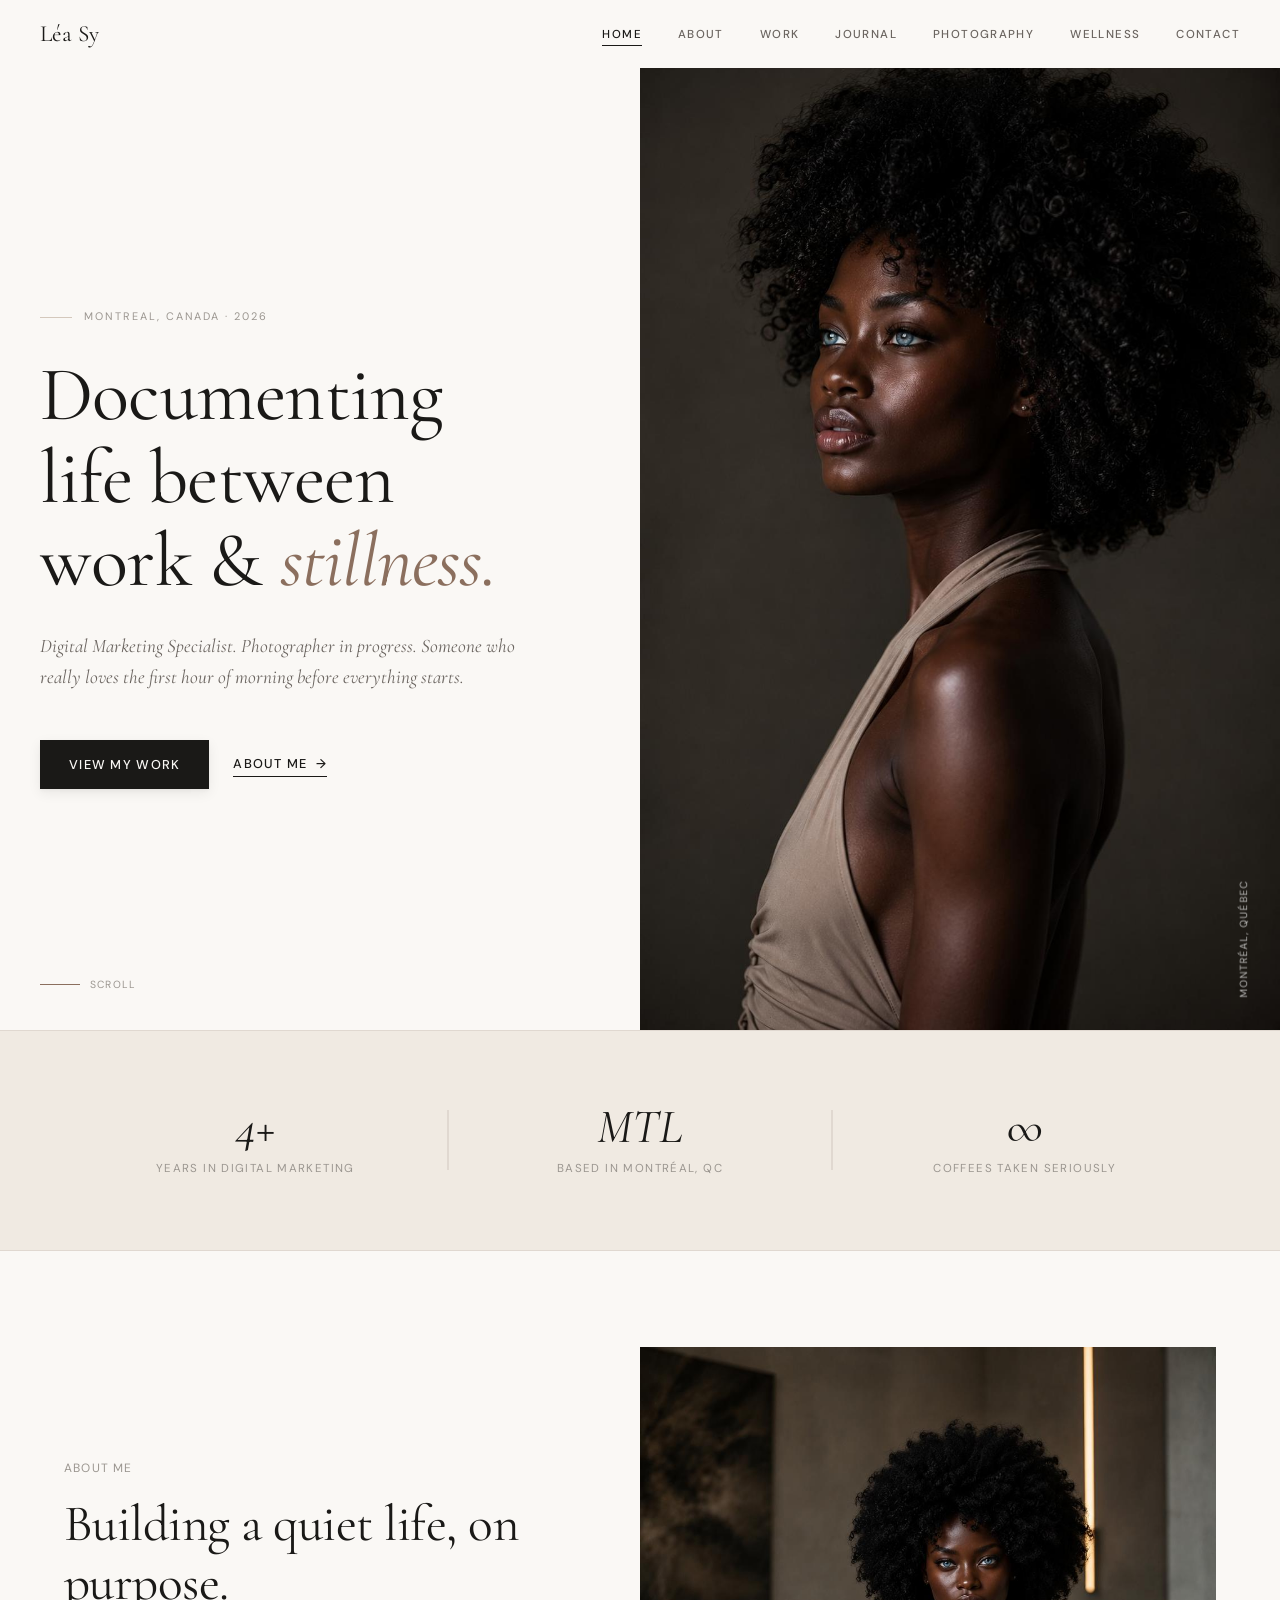
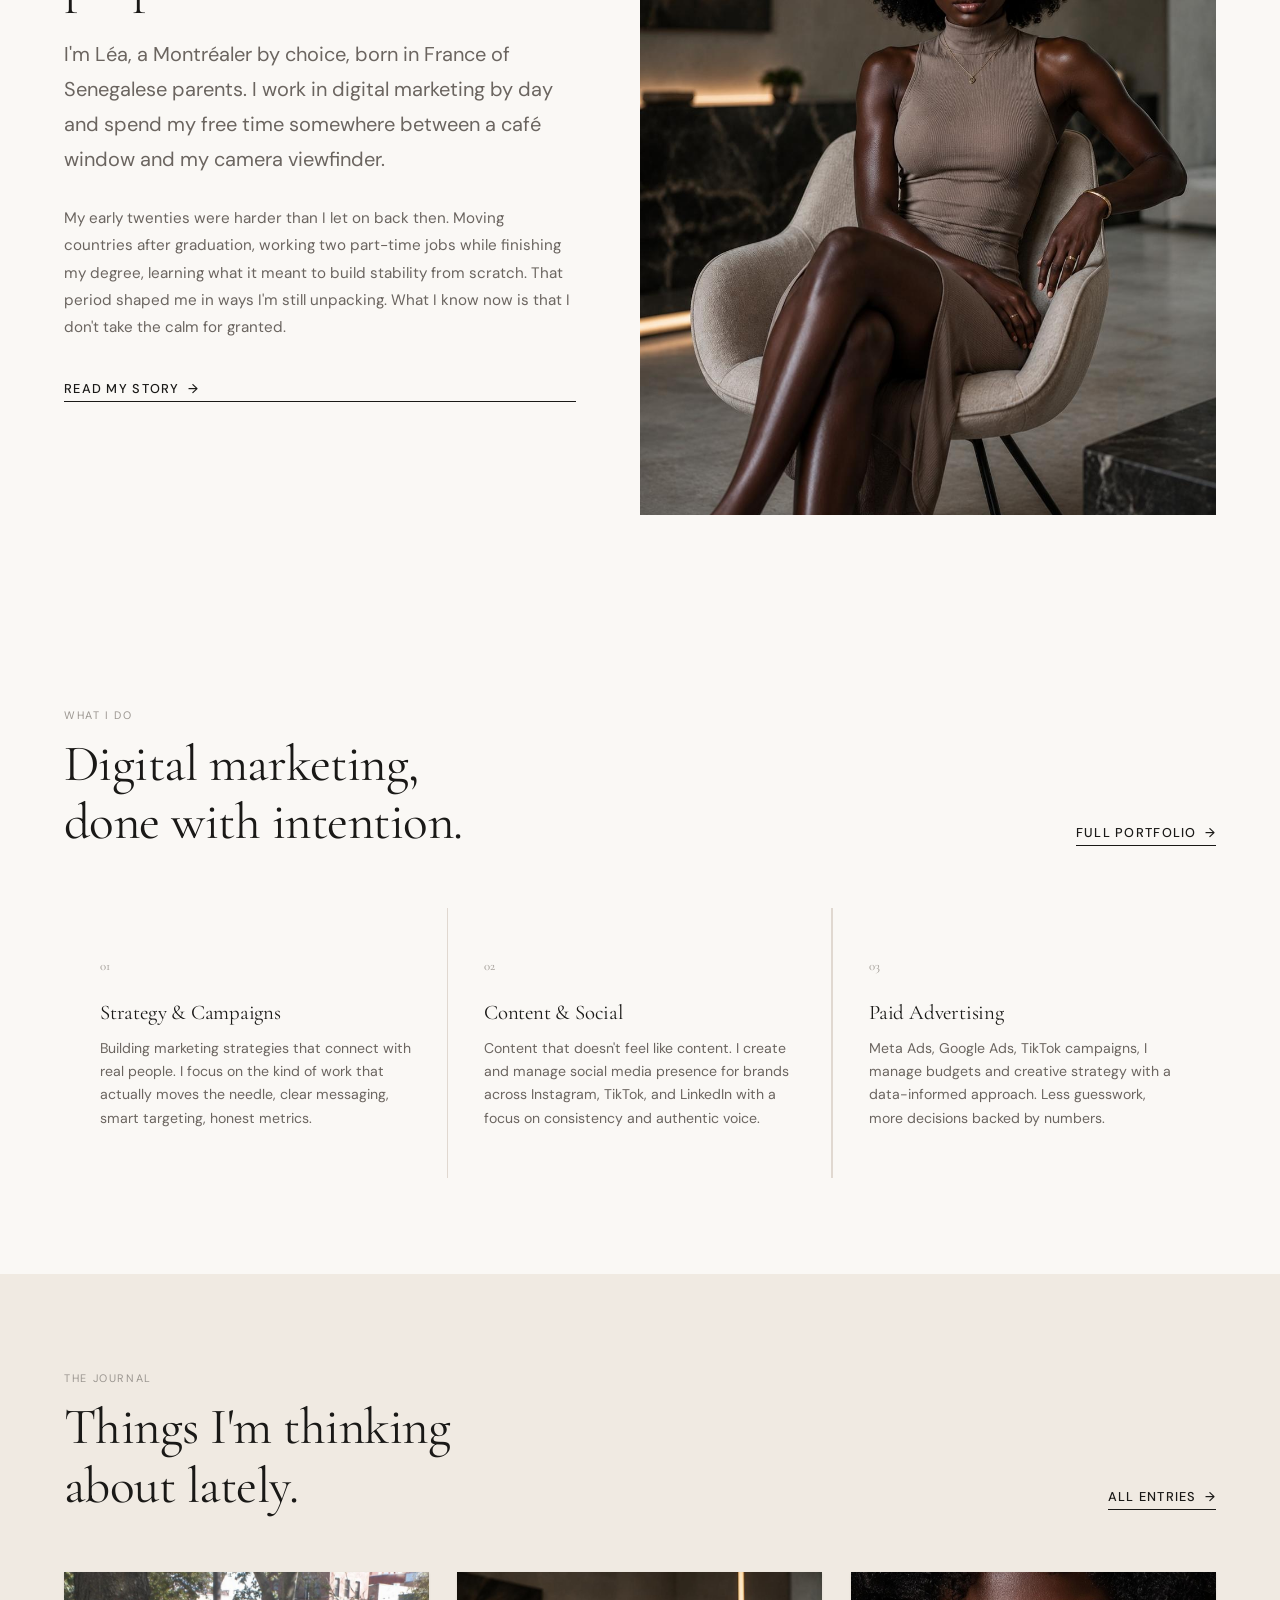
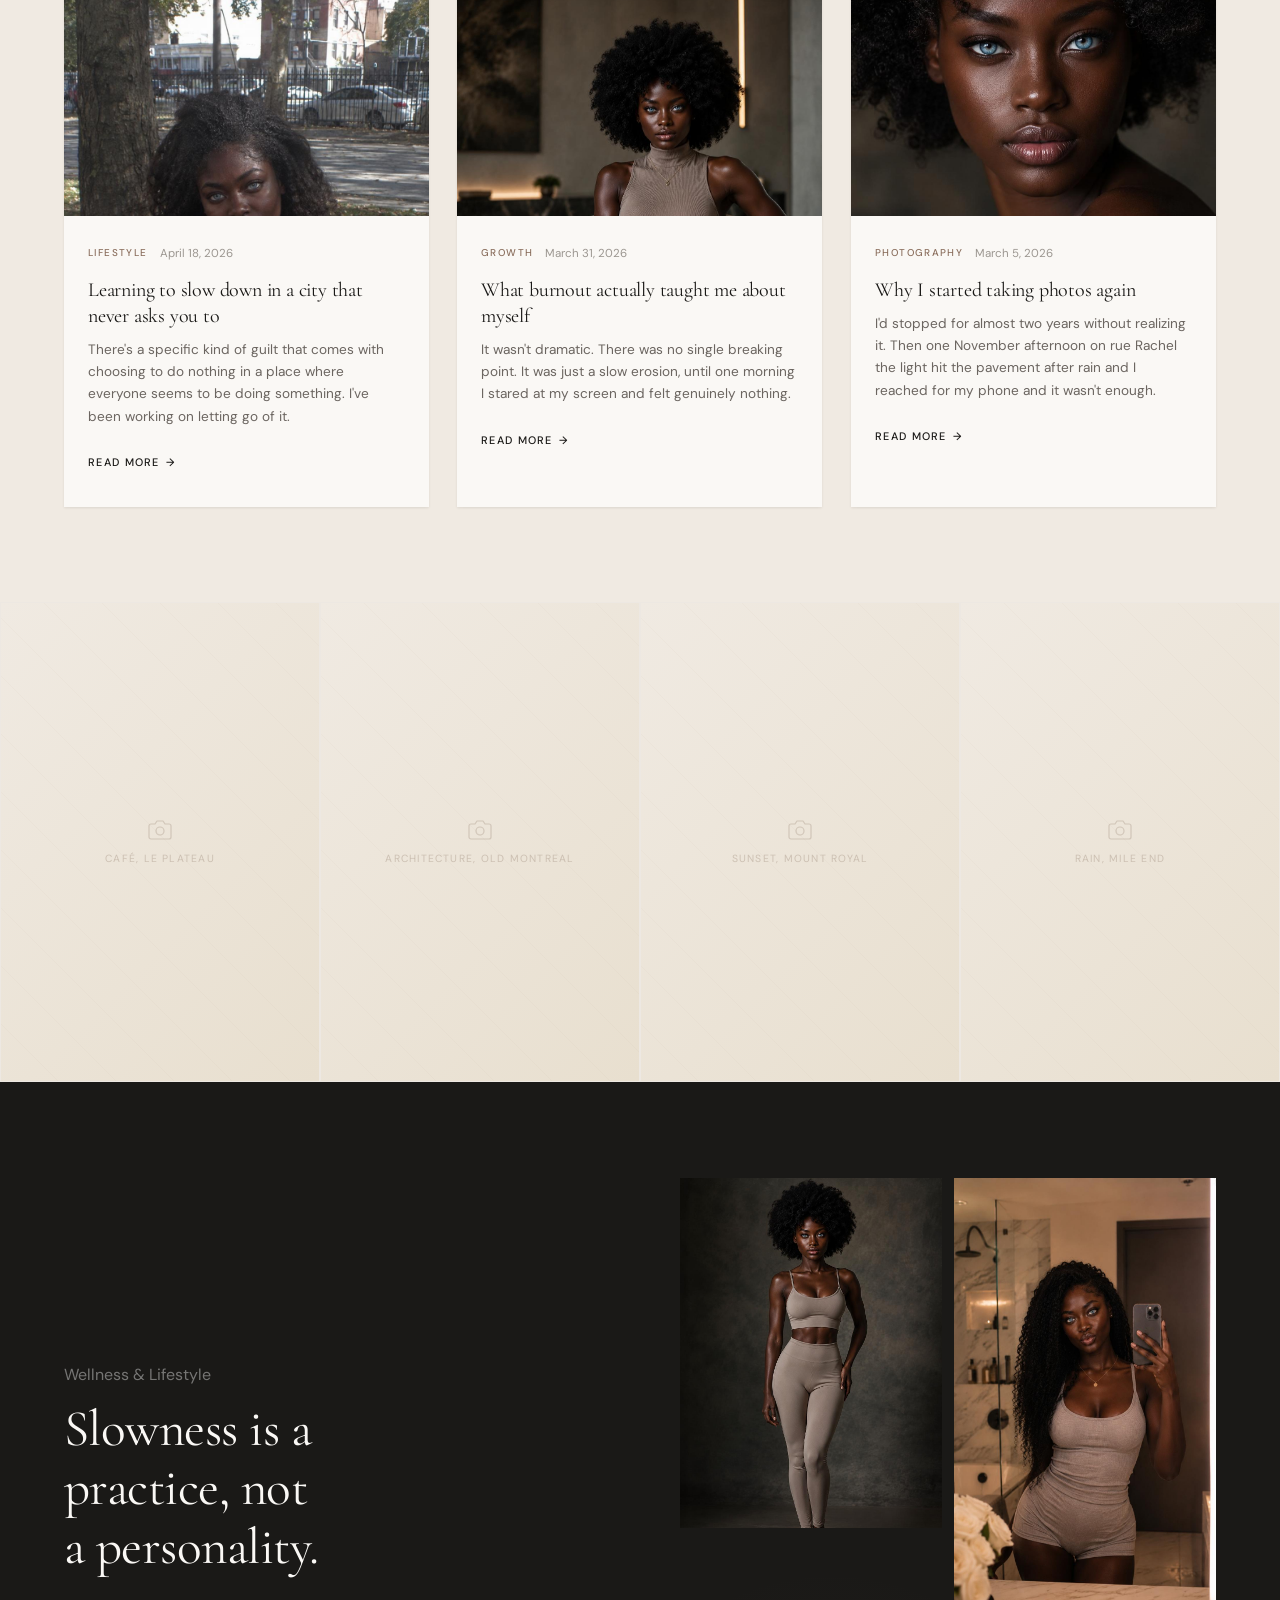
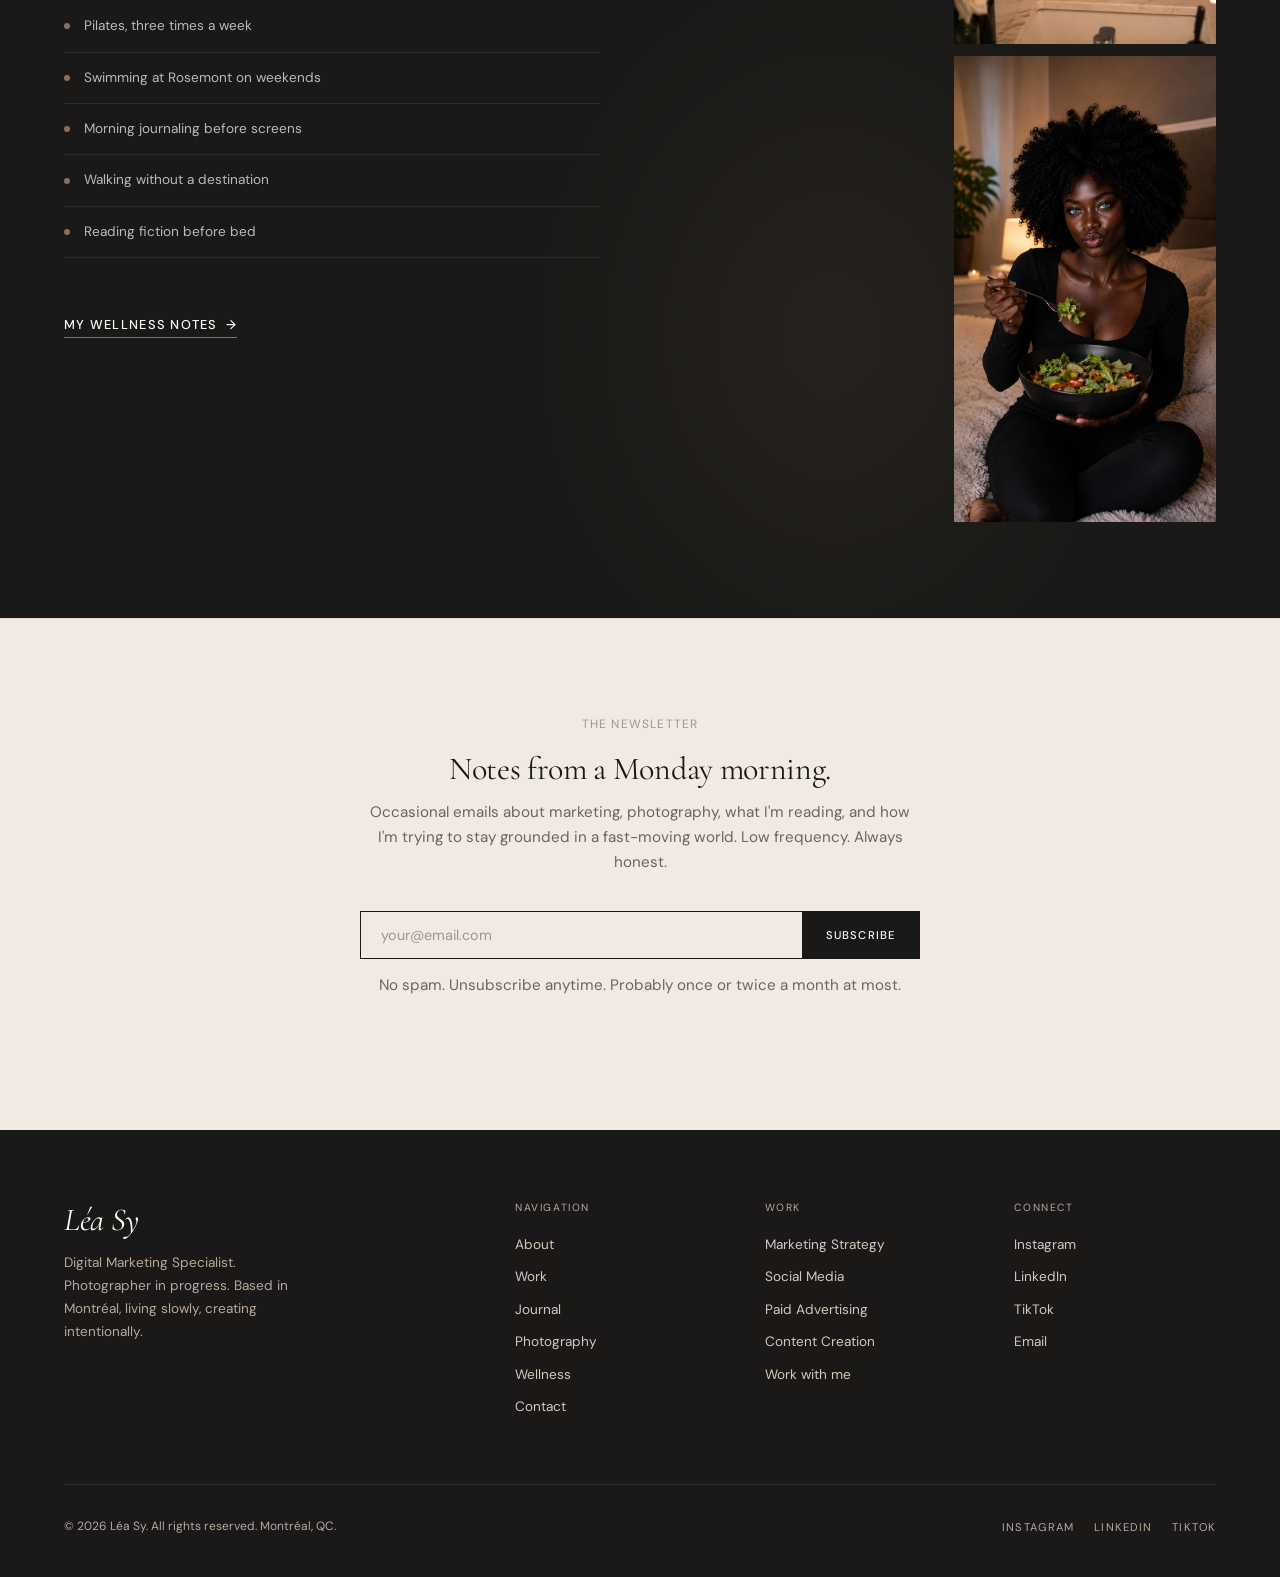
==== commit c12f841d: "Add photos, premium design system, and clean up em dashes - Integrate all 10 real photos across ever" ====
--- a/index.html
+++ b/index.html
@@ -1,9 +1,9 @@
-<!DOCTYPE html>
+﻿<!DOCTYPE html>
 <html lang="en">
 <head>
   <meta charset="UTF-8" />
   <meta name="viewport" content="width=device-width, initial-scale=1.0" />
-  <title>Léa Sy — Digital Marketing Specialist, Montreal</title>
+  <title>Léa Sy · Digital Marketing Specialist · Montreal</title>
   <meta name="description" content="Léa Sy is a Digital Marketing Specialist based in Montreal. Photography, wellness, journaling, and quiet city life." />
   <meta property="og:title" content="Léa Sy" />
   <meta property="og:description" content="Digital Marketing Specialist based in Montreal. Documenting life between work and stillness." />
@@ -55,11 +55,8 @@
     </div>
   </div>
   <div class="hero-image">
-    <div class="img-ph" role="img" aria-label="Portrait photograph">
-      <div class="img-ph-inner">
-        <svg xmlns="http://www.w3.org/2000/svg" viewBox="0 0 24 24" fill="none" stroke="currentColor" stroke-width="1.2" stroke-linecap="round" stroke-linejoin="round"><path d="M23 19a2 2 0 0 1-2 2H3a2 2 0 0 1-2-2V8a2 2 0 0 1 2-2h4l2-3h6l2 3h4a2 2 0 0 1 2 2z"></path><circle cx="12" cy="13" r="4"></circle></svg>
-        <span>Portrait</span>
-      </div>
+    <div class="photo-wrap" style="height:100%;width:100%;">
+      <img src="Photo/Photo%20(6).jpeg" alt="Léa Sy, portrait éditorial" style="object-position:center top;" />
     </div>
     <span class="hero-caption">Montréal, Québec</span>
   </div>
@@ -99,26 +96,21 @@
         <span class="caption" style="display:block;margin-bottom:16px;">About me</span>
         <h2 style="margin-bottom:24px;">Building a quiet life, on purpose.</h2>
         <p class="lead" style="margin-bottom:28px;">
-          I'm Léa — a Montréaler by choice, originally from Dakar. I work in digital marketing by day and spend my free time somewhere between a café window and my camera viewfinder.
+          I'm Léa, a Montréaler by choice, born in France of Senegalese parents. I work in digital marketing by day and spend my free time somewhere between a café window and my camera viewfinder.
         </p>
         <p style="color:var(--text-secondary);line-height:1.8;font-size:0.95rem;margin-bottom:36px;">
-          My early twenties were harder than I let on back then. Moving to a new country for university, working two part-time jobs while finishing my degree, learning what it meant to build stability from scratch — that period shaped me in ways I'm still unpacking. What I know now is that I don't take the calm for granted.
+          My early twenties were harder than I let on back then. Moving countries after graduation, working two part-time jobs while finishing my degree, learning what it meant to build stability from scratch. That period shaped me in ways I'm still unpacking. What I know now is that I don't take the calm for granted.
         </p>
         <a href="about.html" class="link-underline link-arrow">Read my story</a>
       </div>
       <div class="about-preview-image fade-up fade-up-delay-2">
-        <div class="img-ph ratio-portrait" role="img" aria-label="Léa at a Montreal café">
-          <div class="img-ph-inner">
-            <svg xmlns="http://www.w3.org/2000/svg" viewBox="0 0 24 24" fill="none" stroke="currentColor" stroke-width="1.2" stroke-linecap="round" stroke-linejoin="round"><path d="M23 19a2 2 0 0 1-2 2H3a2 2 0 0 1-2-2V8a2 2 0 0 1 2-2h4l2-3h6l2 3h4a2 2 0 0 1 2 2z"></path><circle cx="12" cy="13" r="4"></circle></svg>
-            <span>Photo — café, Le Plateau</span>
-          </div>
-        </div>
-      </div>
-    </div>
-  </div>
-</section>
-
-<div class="divider"></div>
+        <div class="photo-wrap ratio-portrait" style="min-height:500px;">
+          <img src="Photo/Photo%20(7).jpeg" alt="Léa Sy" style="object-position:center top;" />
+        </div>
+      </div>
+    </div>
+  </div>
+</section>
 
 <!-- ─── Work Preview ────────────────────────────────────────────────────────── -->
 <section class="section">
@@ -135,7 +127,7 @@
       <div class="work-card">
         <span class="work-card-number">01</span>
         <h4>Strategy &amp; Campaigns</h4>
-        <p>Building marketing strategies that connect with real people. I focus on the kind of work that actually moves the needle — clear messaging, smart targeting, honest metrics.</p>
+        <p>Building marketing strategies that connect with real people. I focus on the kind of work that actually moves the needle, clear messaging, smart targeting, honest metrics.</p>
       </div>
       <div class="work-card">
         <span class="work-card-number">02</span>
@@ -145,7 +137,7 @@
       <div class="work-card">
         <span class="work-card-number">03</span>
         <h4>Paid Advertising</h4>
-        <p>Meta Ads, Google Ads, TikTok campaigns — I manage budgets and creative strategy with a data-informed approach. Less guesswork, more decisions backed by numbers.</p>
+        <p>Meta Ads, Google Ads, TikTok campaigns, I manage budgets and creative strategy with a data-informed approach. Less guesswork, more decisions backed by numbers.</p>
       </div>
     </div>
   </div>
@@ -164,11 +156,8 @@
 
     <div class="journal-grid">
       <div class="journal-card fade-up">
-        <div class="img-ph ratio-landscape" role="img" aria-label="Montreal street in winter">
-          <div class="img-ph-inner">
-            <svg xmlns="http://www.w3.org/2000/svg" viewBox="0 0 24 24" fill="none" stroke="currentColor" stroke-width="1.2" stroke-linecap="round" stroke-linejoin="round"><path d="M23 19a2 2 0 0 1-2 2H3a2 2 0 0 1-2-2V8a2 2 0 0 1 2-2h4l2-3h6l2 3h4a2 2 0 0 1 2 2z"></path><circle cx="12" cy="13" r="4"></circle></svg>
-            <span>Photo — rue Saint-Denis</span>
-          </div>
+        <div class="photo-wrap" style="aspect-ratio:3/2;">
+          <img src="Photo/Photo%20(8).jpeg" alt="Léa, moment candide" style="object-position:center top;" />
         </div>
         <div class="journal-card-body">
           <div class="journal-card-meta">
@@ -182,11 +171,8 @@
       </div>
 
       <div class="journal-card fade-up fade-up-delay-1">
-        <div class="img-ph ratio-landscape" role="img" aria-label="Morning light through a window">
-          <div class="img-ph-inner">
-            <svg xmlns="http://www.w3.org/2000/svg" viewBox="0 0 24 24" fill="none" stroke="currentColor" stroke-width="1.2" stroke-linecap="round" stroke-linejoin="round"><path d="M23 19a2 2 0 0 1-2 2H3a2 2 0 0 1-2-2V8a2 2 0 0 1 2-2h4l2-3h6l2 3h4a2 2 0 0 1 2 2z"></path><circle cx="12" cy="13" r="4"></circle></svg>
-            <span>Photo — morning, appartement</span>
-          </div>
+        <div class="photo-wrap" style="aspect-ratio:3/2;">
+          <img src="Photo/Photo%20(7).jpeg" alt="Léa Sy, soir" style="object-position:center top;" />
         </div>
         <div class="journal-card-body">
           <div class="journal-card-meta">
@@ -194,17 +180,14 @@
             <span class="journal-card-date">March 31, 2026</span>
           </div>
           <h5>What burnout actually taught me about myself</h5>
-          <p>It wasn't dramatic. There was no single breaking point. It was just a slow erosion — until one morning I stared at my screen and felt genuinely nothing.</p>
+          <p>It wasn't dramatic. There was no single breaking point. It was just a slow erosion, until one morning I stared at my screen and felt genuinely nothing.</p>
           <a href="journal.html" class="journal-card-link">Read more</a>
         </div>
       </div>
 
       <div class="journal-card fade-up fade-up-delay-2">
-        <div class="img-ph ratio-landscape" role="img" aria-label="Camera and journal on a table">
-          <div class="img-ph-inner">
-            <svg xmlns="http://www.w3.org/2000/svg" viewBox="0 0 24 24" fill="none" stroke="currentColor" stroke-width="1.2" stroke-linecap="round" stroke-linejoin="round"><path d="M23 19a2 2 0 0 1-2 2H3a2 2 0 0 1-2-2V8a2 2 0 0 1 2-2h4l2-3h6l2 3h4a2 2 0 0 1 2 2z"></path><circle cx="12" cy="13" r="4"></circle></svg>
-            <span>Photo — camera, appartement</span>
-          </div>
+        <div class="photo-wrap" style="aspect-ratio:3/2;">
+          <img src="Photo/Photo%20(10).jpeg" alt="Léa Sy, portrait" style="object-position:center center;" />
         </div>
         <div class="journal-card-body">
           <div class="journal-card-meta">
@@ -273,24 +256,15 @@
         <a href="wellness.html" class="link-underline link-arrow" style="margin-top:32px;display:inline-flex;">My wellness notes</a>
       </div>
       <div class="fade-up fade-up-delay-2" style="display:grid;grid-template-columns:1fr 1fr;gap:12px;">
-        <div class="img-ph ratio-portrait" role="img" aria-label="Pilates mat and morning light">
-          <div class="img-ph-inner">
-            <svg xmlns="http://www.w3.org/2000/svg" viewBox="0 0 24 24" fill="none" stroke="currentColor" stroke-width="1.2" stroke-linecap="round" stroke-linejoin="round"><path d="M23 19a2 2 0 0 1-2 2H3a2 2 0 0 1-2-2V8a2 2 0 0 1 2-2h4l2-3h6l2 3h4a2 2 0 0 1 2 2z"></path><circle cx="12" cy="13" r="4"></circle></svg>
-            <span>Morning ritual</span>
-          </div>
+        <div class="photo-wrap" style="aspect-ratio:3/4;">
+          <img src="Photo/Photo%20(9).jpeg" alt="Léa, tenue pilates" style="object-position:center top;" />
         </div>
         <div style="display:grid;grid-template-rows:1fr 1fr;gap:12px;">
-          <div class="img-ph" role="img" aria-label="Coffee and journal on a table">
-            <div class="img-ph-inner">
-              <svg xmlns="http://www.w3.org/2000/svg" viewBox="0 0 24 24" fill="none" stroke="currentColor" stroke-width="1.2" stroke-linecap="round" stroke-linejoin="round"><path d="M23 19a2 2 0 0 1-2 2H3a2 2 0 0 1-2-2V8a2 2 0 0 1 2-2h4l2-3h6l2 3h4a2 2 0 0 1 2 2z"></path><circle cx="12" cy="13" r="4"></circle></svg>
-              <span>Journal + coffee</span>
-            </div>
-          </div>
-          <div class="img-ph" role="img" aria-label="Window and plants">
-            <div class="img-ph-inner">
-              <svg xmlns="http://www.w3.org/2000/svg" viewBox="0 0 24 24" fill="none" stroke="currentColor" stroke-width="1.2" stroke-linecap="round" stroke-linejoin="round"><path d="M23 19a2 2 0 0 1-2 2H3a2 2 0 0 1-2-2V8a2 2 0 0 1 2-2h4l2-3h6l2 3h4a2 2 0 0 1 2 2z"></path><circle cx="12" cy="13" r="4"></circle></svg>
-              <span>Appartement</span>
-            </div>
+          <div class="photo-wrap" style="overflow:hidden;">
+            <img src="Photo/Photo%20(4).jpeg" alt="Léa, routine matin" style="width:100%;height:100%;object-fit:cover;object-position:center top;" />
+          </div>
+          <div class="photo-wrap" style="overflow:hidden;">
+            <img src="Photo/Photo%20(3).jpeg" alt="Léa, soir chez elle" style="width:100%;height:100%;object-fit:cover;object-position:center top;" />
           </div>
         </div>
       </div>
--- a/css/styles.css
+++ b/css/styles.css
@@ -23,9 +23,24 @@
   --container-narrow: 780px;
   --container-wide: 1440px;
 
-  --ease:     cubic-bezier(0.25, 0.1, 0.25, 1);
-  --ease-out: cubic-bezier(0.0, 0.0, 0.2, 1);
-  --ease-in-out: cubic-bezier(0.4, 0, 0.2, 1);
+  --ease:         cubic-bezier(0.25, 0.1, 0.25, 1);
+  --ease-out:     cubic-bezier(0.0, 0.0, 0.2, 1);
+  --ease-in-out:  cubic-bezier(0.4, 0, 0.2, 1);
+  --ease-premium: cubic-bezier(0.16, 1, 0.3, 1);
+  --ease-bounce:  cubic-bezier(0.34, 1.56, 0.64, 1);
+
+  --shadow-xs:    0 1px 3px rgba(26,25,23,0.06), 0 1px 2px rgba(26,25,23,0.04);
+  --shadow-sm:    0 4px 12px rgba(26,25,23,0.07), 0 2px 4px rgba(26,25,23,0.04);
+  --shadow-md:    0 8px 28px rgba(26,25,23,0.09), 0 4px 8px rgba(26,25,23,0.05);
+  --shadow-lg:    0 20px 48px rgba(26,25,23,0.10), 0 8px 16px rgba(26,25,23,0.06);
+  --shadow-xl:    0 32px 72px rgba(26,25,23,0.13), 0 16px 32px rgba(26,25,23,0.07);
+  --shadow-float: 0 40px 100px rgba(26,25,23,0.16), 0 20px 40px rgba(26,25,23,0.08);
+
+  --glass-bg:      rgba(250, 248, 245, 0.72);
+  --glass-border:  rgba(255, 255, 255, 0.5);
+  --glass-blur:    saturate(180%) blur(20px);
+
+  --perspective: 1000px;
 }
 
 /* ─── Reset ─────────────────────────────────────────────────────────────────── */
@@ -142,17 +157,23 @@
   text-transform: uppercase;
   font-weight: 500;
   border-radius: 0;
-  transition: all 0.3s var(--ease);
+  transition: all 0.35s var(--ease-premium);
   cursor: pointer;
-}
+  position: relative;
+  will-change: transform;
+}
+.btn:active { transform: scale(0.97) !important; }
 .btn-dark {
   background: var(--text-primary);
   color: var(--cream);
   border: 1px solid var(--text-primary);
+  box-shadow: var(--shadow-sm);
 }
 .btn-dark:hover {
   background: var(--brown-dark);
   border-color: var(--brown-dark);
+  box-shadow: var(--shadow-md);
+  transform: translateY(-2px);
 }
 .btn-outline {
   background: transparent;
@@ -162,6 +183,8 @@
 .btn-outline:hover {
   background: var(--text-primary);
   color: var(--cream);
+  box-shadow: var(--shadow-md);
+  transform: translateY(-2px);
 }
 .btn-ghost {
   background: transparent;
@@ -172,6 +195,7 @@
 .btn-ghost:hover {
   border-color: var(--text-primary);
   color: var(--text-primary);
+  transform: translateY(-1px);
 }
 .link-underline {
   font-size: 0.8rem;
@@ -204,10 +228,10 @@
   padding: 0 40px;
 }
 .nav.scrolled {
-  background: rgba(250, 248, 245, 0.96);
-  backdrop-filter: blur(12px);
-  -webkit-backdrop-filter: blur(12px);
-  box-shadow: 0 1px 0 var(--border);
+  background: var(--glass-bg);
+  backdrop-filter: var(--glass-blur);
+  -webkit-backdrop-filter: var(--glass-blur);
+  box-shadow: 0 1px 0 var(--border), var(--shadow-sm);
 }
 .nav-inner {
   width: 100%;
@@ -605,9 +629,14 @@
 .journal-card {
   background: var(--cream);
   overflow: hidden;
-  transition: transform 0.3s var(--ease);
-}
-.journal-card:hover { transform: translateY(-4px); }
+  transition: transform 0.4s var(--ease-premium), box-shadow 0.4s var(--ease-premium);
+  box-shadow: var(--shadow-xs);
+  will-change: transform;
+}
+.journal-card:hover {
+  transform: translateY(-6px);
+  box-shadow: var(--shadow-lg);
+}
 .journal-card .img-ph { aspect-ratio: 3/2; }
 .journal-card-body { padding: 28px 24px 32px; }
 .journal-card-meta {
@@ -920,9 +949,15 @@
   display: flex;
   flex-direction: column;
   gap: 8px;
-  transition: border-color 0.2s, background 0.2s;
-}
-.tool-item:hover { border-color: var(--warm-gray-dark); background: var(--beige); }
+  transition: border-color 0.3s, background 0.3s, box-shadow 0.3s, transform 0.3s var(--ease-premium);
+  will-change: transform;
+}
+.tool-item:hover {
+  border-color: var(--warm-gray-dark);
+  background: var(--beige);
+  box-shadow: var(--shadow-md);
+  transform: translateY(-3px);
+}
 .tool-name { font-size: 0.82rem; font-weight: 500; }
 .tool-cat { font-size: 0.65rem; letter-spacing: 0.1em; text-transform: uppercase; color: var(--text-light); }
 
@@ -980,11 +1015,15 @@
   gap: 0;
   border: 1px solid var(--border);
   overflow: hidden;
-  transition: box-shadow 0.3s var(--ease);
+  transition: box-shadow 0.45s var(--ease-premium), transform 0.45s var(--ease-premium);
   margin-bottom: 24px;
   background: var(--cream);
-}
-.journal-post-card:hover { box-shadow: 0 8px 40px rgba(0,0,0,0.08); }
+  will-change: transform;
+}
+.journal-post-card:hover {
+  box-shadow: var(--shadow-xl);
+  transform: translateY(-3px);
+}
 .journal-post-card.reverse { direction: rtl; }
 .journal-post-card.reverse > * { direction: ltr; }
 .journal-post-card .img-ph { aspect-ratio: auto; min-height: 320px; height: 100%; }
@@ -1293,6 +1332,59 @@
   .values-grid { grid-template-columns: 1fr 1fr; }
 }
 
+/* ─── Real Photos ───────────────────────────────────────────────────────────── */
+.photo-wrap {
+  overflow: hidden;
+  position: relative;
+  display: block;
+}
+.photo-wrap img {
+  width: 100%;
+  height: 100%;
+  object-fit: cover;
+  object-position: center top;
+  display: block;
+  transition: transform 0.6s var(--ease);
+}
+.photo-wrap.center img  { object-position: center center; }
+.photo-wrap.hover img   { transition: transform 0.6s var(--ease); }
+.photo-wrap:hover img   { transform: scale(1.03); }
+
+/* Full-height for hero panel */
+.hero-image .photo-wrap { height: 100%; width: 100%; }
+.hero-image .photo-wrap img { height: 100%; }
+
+/* Pillar images */
+.pillar-image .photo-wrap { height: 100%; min-height: 400px; }
+.pillar-image .photo-wrap img { height: 100%; }
+
+/* About sidebar */
+.about-sidebar .photo-wrap { aspect-ratio: 3/4; margin-bottom: 20px; }
+
+/* Journal post cards */
+.journal-post-card .photo-wrap { min-height: 320px; height: 100%; }
+.journal-post-card .photo-wrap img { height: 100%; }
+
+/* Journal home cards */
+.journal-card .photo-wrap { aspect-ratio: 3/2; overflow: hidden; }
+
+/* About bio inline images */
+.about-bio-images .photo-wrap { aspect-ratio: 4/3; }
+.about-bio-images .photo-wrap.portrait { aspect-ratio: 3/4; }
+
+/* Wellness cinematic banner */
+.wellness-banner .photo-wrap { aspect-ratio: 21/9; max-height: 480px; }
+.wellness-banner .photo-wrap img { object-position: center 30%; }
+
+/* Photography gallery */
+.gallery-item .photo-wrap { width: 100%; overflow: hidden; }
+.gallery-item .photo-wrap img { width: 100%; display: block; transition: transform 0.5s var(--ease); }
+.gallery-item:hover .photo-wrap img { transform: scale(1.04); }
+
+/* Wellness side grid */
+.wellness-side-grid .photo-wrap { overflow: hidden; }
+.wellness-side-grid .photo-wrap img { width: 100%; height: 100%; object-fit: cover; }
+
 @media (max-width: 768px) {
   :root { --nav-height: 60px; }
   .nav-links { display: none; }
@@ -1319,3 +1411,169 @@
   .newsletter-form button { width: 100%; justify-content: center; }
   .experience-item { grid-template-columns: 1fr; gap: 12px; }
 }
+
+/* ─────────────────────────────────────────────────────────────────────────────
+   PREMIUM DESIGN SYSTEM
+───────────────────────────────────────────────────────────────────────────── */
+
+/* Scroll progress bar */
+.scroll-progress {
+  position: fixed;
+  top: 0;
+  left: 0;
+  width: 0%;
+  height: 2px;
+  background: linear-gradient(90deg, var(--brown) 0%, var(--warm-gray-dark) 100%);
+  z-index: 2000;
+  transition: width 0.05s linear;
+  pointer-events: none;
+}
+
+/* 3D tilt card */
+.tilt-card {
+  transform-style: preserve-3d;
+  transform: perspective(var(--perspective));
+  will-change: transform;
+  transition: transform 0.1s linear, box-shadow 0.4s var(--ease-premium);
+}
+.tilt-card:not(:hover) {
+  transition: transform 0.6s var(--ease-premium), box-shadow 0.4s var(--ease-premium);
+}
+
+/* Depth layering on work cards */
+.work-card {
+  transition: background 0.3s var(--ease), box-shadow 0.4s var(--ease-premium), transform 0.4s var(--ease-premium);
+  will-change: transform;
+}
+.work-card:hover {
+  background: var(--beige);
+  box-shadow: var(--shadow-md);
+  transform: translateY(-4px);
+}
+
+/* Floating section — subtle elevation */
+.about-bio {
+  position: relative;
+}
+
+/* Pullquote premium */
+.about-content .pullquote {
+  background: linear-gradient(135deg, var(--beige) 0%, var(--cream) 100%);
+  box-shadow: var(--shadow-sm);
+  padding: 24px 28px;
+  margin: 48px 0;
+  border-left: 3px solid var(--brown);
+  border-radius: 0 2px 2px 0;
+}
+
+/* Services dark section ambient glow */
+.services-section {
+  position: relative;
+  overflow: hidden;
+}
+.services-section::before {
+  content: '';
+  position: absolute;
+  top: -20%;
+  left: 50%;
+  transform: translateX(-50%);
+  width: 80%;
+  height: 60%;
+  background: radial-gradient(ellipse at center, rgba(139, 111, 94, 0.12) 0%, transparent 70%);
+  pointer-events: none;
+}
+
+/* Wellness dark section ambient glow */
+.wellness-preview {
+  position: relative;
+  overflow: hidden;
+}
+.wellness-preview::before {
+  content: '';
+  position: absolute;
+  bottom: -10%;
+  right: 10%;
+  width: 50%;
+  height: 70%;
+  background: radial-gradient(ellipse at center, rgba(139, 111, 94, 0.10) 0%, transparent 65%);
+  pointer-events: none;
+}
+
+/* Hero parallax container */
+.hero-image {
+  overflow: hidden;
+}
+.hero-image .photo-wrap {
+  transform: translateZ(0);
+  will-change: transform;
+}
+
+/* Premium image hover — longer, smoother */
+.photo-wrap:hover img {
+  transform: scale(1.05);
+  transition: transform 0.8s var(--ease-premium);
+}
+
+/* Value items subtle hover */
+.value-item {
+  transition: transform 0.3s var(--ease-premium);
+  padding: 16px;
+  margin: -16px;
+  border-radius: 2px;
+}
+.value-item:hover {
+  transform: translateY(-3px);
+}
+
+/* Read cards */
+.read-card {
+  transition: background 0.3s, box-shadow 0.3s var(--ease-premium), transform 0.3s var(--ease-premium);
+}
+.read-card:hover {
+  background: var(--beige);
+  box-shadow: var(--shadow-sm);
+  transform: translateY(-3px);
+}
+
+/* Contact channels */
+.contact-channel {
+  transition: padding-left 0.3s var(--ease-premium), background 0.2s;
+}
+.contact-channel:hover {
+  padding-left: 10px;
+  background: var(--beige);
+}
+
+/* Footer brand hover */
+.footer-brand h3 {
+  transition: letter-spacing 0.4s var(--ease-premium);
+}
+.footer-brand h3:hover {
+  letter-spacing: 0.05em;
+}
+
+/* Gallery items premium */
+.gallery-item {
+  transition: box-shadow 0.4s var(--ease-premium), transform 0.4s var(--ease-premium);
+}
+.gallery-item:hover {
+  box-shadow: var(--shadow-lg);
+  transform: scale(1.01);
+}
+
+/* Magnetic button shimmer (class added by JS) */
+.btn-magnetic {
+  overflow: hidden;
+}
+.btn-magnetic::after {
+  content: '';
+  position: absolute;
+  inset: 0;
+  background: linear-gradient(105deg, transparent 40%, rgba(255,255,255,0.08) 50%, transparent 60%);
+  transform: translateX(-100%);
+  transition: transform 0.6s var(--ease-premium);
+  pointer-events: none;
+}
+.btn-magnetic:hover::after {
+  transform: translateX(100%);
+}
